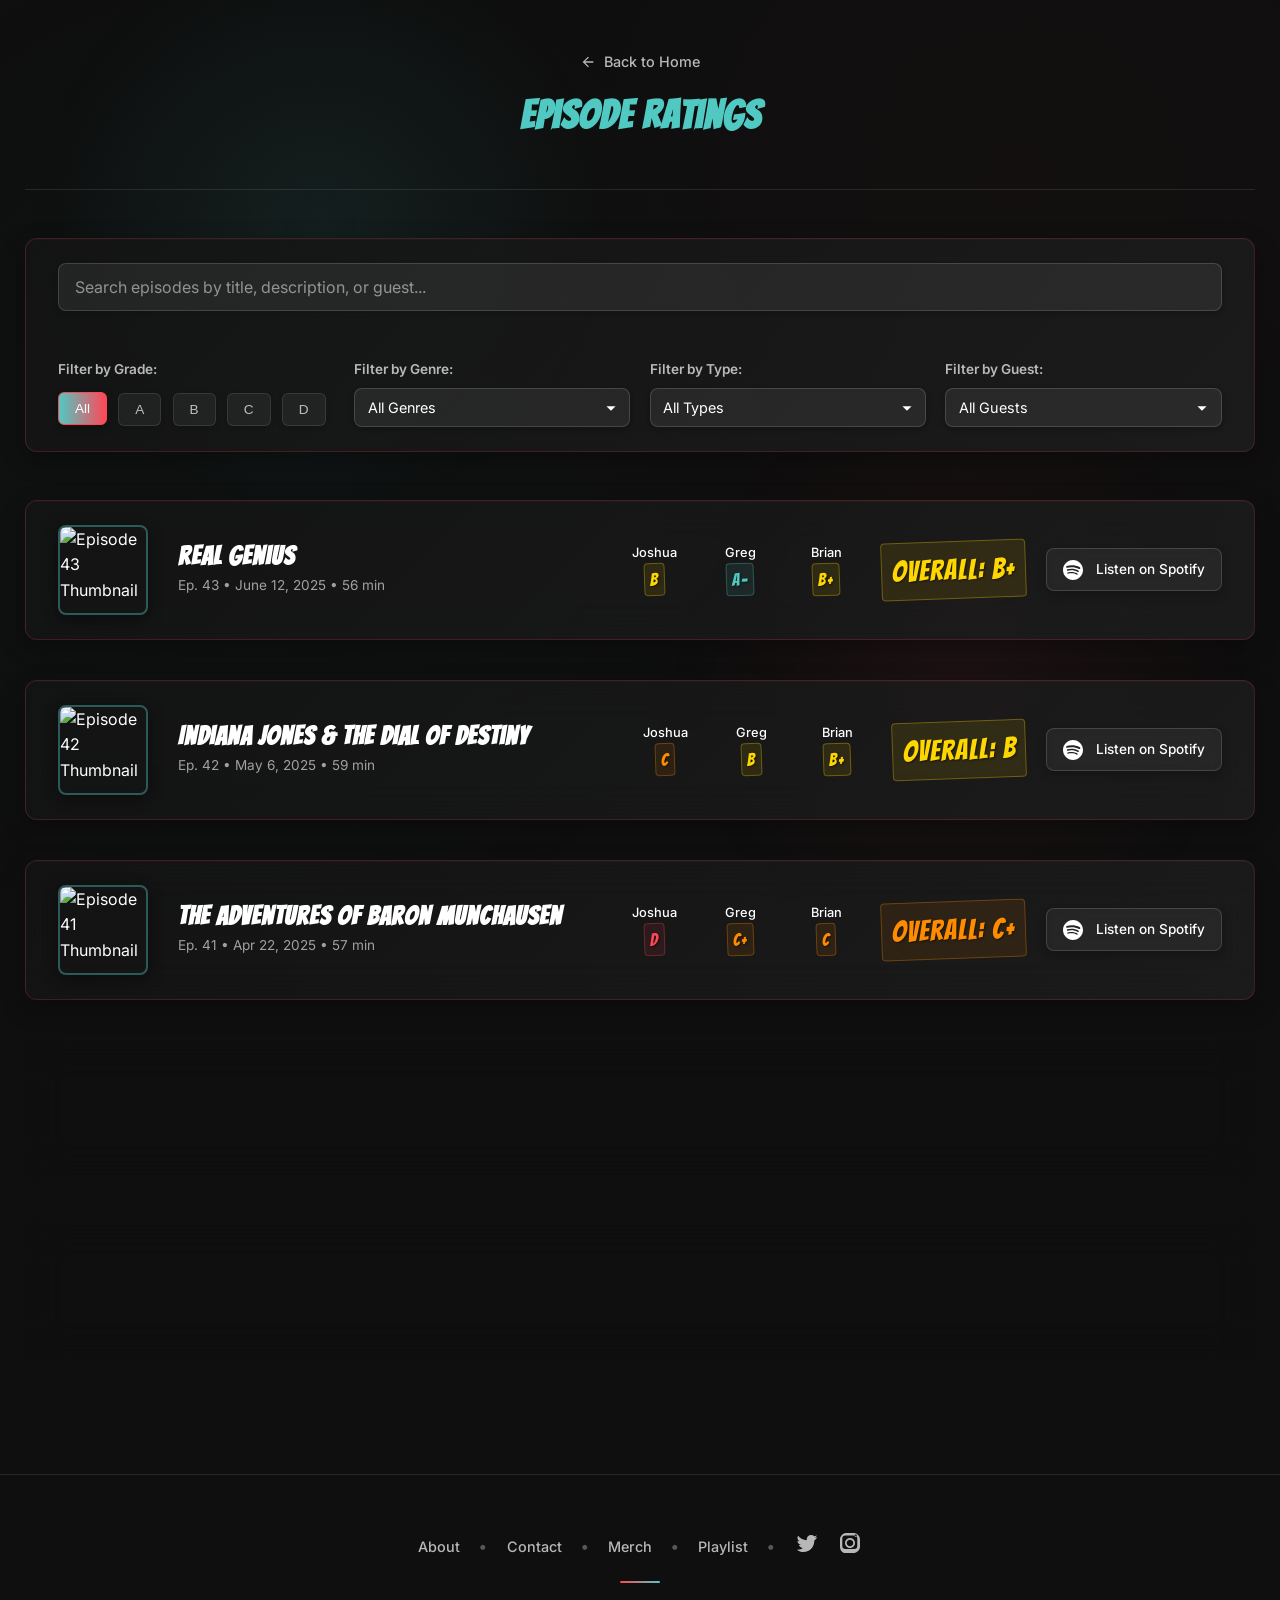
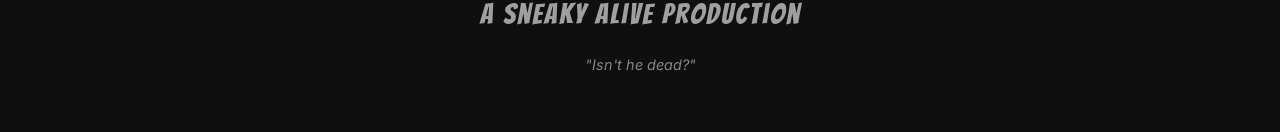
==== ratings.html @ f9ff4ff2 "initial site commit" ====
<!DOCTYPE html>
<html lang="en">
<head>
    <meta charset="UTF-8">
    <meta name="viewport" content="width=device-width, initial-scale=1.0">
    <title>Rabbit Fighters Podcast - Episode Ratings</title>
    <style>
        @import url('https://fonts.googleapis.com/css2?family=Bangers&family=Inter:wght@300;400;500;600;700;800&display=swap');
        
        * {
            margin: 0;
            padding: 0;
            box-sizing: border-box;
        }

        body {
            font-family: 'Inter', sans-serif;
            background: #0f0f0f;
            color: #fff;
            line-height: 1.6;
            min-height: 100vh;
            position: relative;
        }

        body::before {
            content: '';
            position: fixed;
            top: 0;
            left: 0;
            width: 100%;
            height: 100%;
            background: 
                radial-gradient(circle at 25% 25%, rgba(80, 201, 195, 0.08) 0%, transparent 25%),
                radial-gradient(circle at 75% 75%, rgba(255, 71, 87, 0.06) 0%, transparent 25%);
            pointer-events: none;
            z-index: 0;
        }

        .grain-overlay {
            position: fixed;
            top: 0;
            left: 0;
            width: 100%;
            height: 100%;
            background: 
                radial-gradient(circle at 20% 50%, rgba(80, 201, 195, 0.02) 0%, transparent 50%),
                radial-gradient(circle at 80% 20%, rgba(255, 71, 87, 0.02) 0%, transparent 50%),
                url('[data-uri]');
            pointer-events: none;
            z-index: 1;
        }

        .container {
            max-width: 1400px;
            margin: 0 auto;
            padding: 50px 25px;
            position: relative;
            z-index: 2;
        }

        .section-title {
            font-family: 'Bangers', cursive;
            font-size: 2.5rem;
            margin-bottom: 2rem;
            color: #50C9C3;
            letter-spacing: 1px;
            line-height: 0.9;
            text-align: center;
        }

        .grade {
            font-family: 'Bangers', cursive;
            font-size: 1.4rem;
            color: #FFD700;
            text-shadow: 1px 1px 2px rgba(0,0,0,0.5);
            letter-spacing: 1px;
            transform: rotate(-2deg);
            display: inline-block;
            background: rgba(255, 215, 0, 0.1);
            padding: 0.2rem 0.5rem;
            border-radius: 4px;
            border: 1px solid rgba(255, 215, 0, 0.3);
        }

        .grade.grade-a { color: #50C9C3; background: rgba(80, 201, 195, 0.1); border-color: rgba(80, 201, 195, 0.3); }
        .grade.grade-b { color: #FFD700; background: rgba(255, 215, 0, 0.1); border-color: rgba(255, 215, 0, 0.3); }
        .grade.grade-c { color: #FF8C00; background: rgba(255, 140, 0, 0.1); border-color: rgba(255, 140, 0, 0.3); }
        .grade.grade-d { color: #FF4757; background: rgba(255, 71, 87, 0.1); border-color: rgba(255, 71, 87, 0.3); }

        .platform-btn {
            padding: 0.8rem 1.2rem;
            border: 1px solid rgba(255, 255, 255, 0.15); 
            border-radius: 8px;
            background: rgba(255, 255, 255, 0.05);
            color: #fff;
            text-decoration: none;
            font-weight: 500;
            transition: all 0.3s ease;
            display: flex;
            align-items: center;
            gap: 0.8rem;
            font-size: 0.9rem;
            backdrop-filter: blur(10px);
            justify-content: center;
            box-shadow: 0 4px 10px rgba(0, 0, 0, 0.2);
        }

        .platform-btn:hover {
            background: rgba(255, 255, 255, 0.1);
            border-color: #50C9C3;
            transform: translateY(-2px);
            box-shadow: 0 6px 15px rgba(0, 0, 0, 0.3);
        }

        .platform-icon {
            width: 20px;
            height: 20px;
        }

        /* Ratings Page Specific Styles */
        .ratings-page-header {
            text-align: center;
            margin-bottom: 3rem;
            padding-bottom: 1.5rem;
            border-bottom: 1px solid rgba(255, 255, 255, 0.1);
        }

        .back-to-home {
            display: inline-flex;
            align-items: center;
            gap: 0.5rem;
            color: rgba(255, 255, 255, 0.7);
            text-decoration: none;
            font-weight: 500;
            transition: color 0.3s ease;
            font-size: 0.9rem;
            margin-bottom: 1.5rem;
        }

        .back-to-home:hover {
            color: #FF4757;
        }

        /* Search and Filter Section */
        .filter-controls {
            margin-bottom: 3rem;
            padding: 1.5rem 2rem; 
            background: linear-gradient(135deg, rgba(20, 20, 20, 0.8), rgba(30, 30, 30, 0.8));
            border: 1px solid rgba(255, 71, 87, 0.2);
            border-radius: 12px;
            box-shadow: inset 0 1px 0 rgba(255, 255, 255, 0.02), 0 8px 25px rgba(0, 0, 0, 0.3);
        }

        .search-bar {
            width: 100%;
            padding: 0.8rem 1rem;
            margin-bottom: 1.5rem;
            background: rgba(255, 255, 255, 0.07);
            border: 1px solid rgba(255, 255, 255, 0.15);
            border-radius: 8px;
            color: #fff;
            font-family: 'Inter', sans-serif;
            font-size: 1rem;
            outline: none;
            transition: border-color 0.3s ease, box-shadow 0.3s ease;
            box-shadow: 0 2px 5px rgba(0,0,0,0.2);
        }

        .search-bar::placeholder {
            color: rgba(255, 255, 255, 0.5);
        }

        .search-bar:focus {
            border-color: #50C9C3;
            box-shadow: 0 0 0 3px rgba(80, 201, 195, 0.3);
        }

        .filters-grid {
            display: grid;
            grid-template-columns: repeat(auto-fit, minmax(180px, 1fr));
            gap: 1.2rem; 
            margin-top: 1.5rem;
        }

        .filter-group label {
            display: block;
            font-size: 0.85rem;
            color: rgba(255, 255, 255, 0.7);
            margin-bottom: 0.5rem;
            font-weight: 600;
        }

        .filter-select {
            width: 100%;
            padding: 0.6rem 0.8rem;
            background: rgba(255, 255, 255, 0.07);
            border: 1px solid rgba(255, 255, 255, 0.15);
            border-radius: 8px;
            color: #fff;
            font-family: 'Inter', sans-serif;
            font-size: 0.9rem;
            outline: none;
            appearance: none; 
            -webkit-appearance: none;
            -moz-appearance: none;
            background-image: url('data:image/svg+xml;utf8,<svg fill="%23ffffff" height="24" viewBox="0 0 24 24" width="24" xmlns="http://www.w3.org/2000/svg"><path d="M7 10l5 5 5-5z"/><path d="M0 0h24v24H0z" fill="none"/></svg>');
            background-repeat: no-repeat;
            background-position: right .5rem center;
            background-size: 1.5em;
            cursor: pointer;
            transition: border-color 0.3s ease, box-shadow 0.3s ease;
            box-shadow: 0 2px 5px rgba(0,0,0,0.2);
        }

        .filter-select:focus {
            border-color: #FF4757;
            box-shadow: 0 0 0 3px rgba(255, 71, 87, 0.3);
        }

        .filter-select option {
            background: #1a1a1a; 
            color: #fff;
        }

        .filter-buttons {
            display: flex;
            flex-wrap: wrap;
            gap: 0.7rem;
            margin-top: 0.8rem;
        }

        .filter-btn {
            padding: 0.5rem 1rem;
            border: 1px solid rgba(255, 255, 255, 0.1);
            border-radius: 6px;
            background: rgba(255, 255, 255, 0.05);
            color: rgba(255, 255, 255, 0.7);
            font-size: 0.85rem;
            cursor: pointer;
            transition: all 0.2s ease;
            box-shadow: 0 2px 5px rgba(0,0,0,0.15);
        }

        .filter-btn:hover {
            background: rgba(255, 255, 255, 0.1);
            color: #fff;
            border-color: #50C9C3;
        }

        .filter-btn.active {
            background: linear-gradient(90deg, #50C9C3, #FF4757);
            border-color: #FF4757;
            color: #fff;
            box-shadow: 0 3px 8px rgba(0,0,0,0.3);
            transform: translateY(-1px);
        }

        /* REMOVED: .episodes-horizontal-scroller wrapper and its styles */

        /* UPDATED: Episodes Grid for Vertical Stack of Wide Rows */
        .episodes-grid {
            display: grid; /* Grid layout for vertical stacking of cards */
            grid-template-columns: 1fr; /* One column, each card takes full width */
            gap: 2.5rem; /* Vertical gap between cards */
            padding: 0; /* No horizontal padding here */
        }

        /* UPDATED: Episode Rating Card for Horizontal Row Layout */
        .episode-rating-card {
            background: linear-gradient(135deg, rgba(20, 20, 20, 0.8), rgba(30, 30, 30, 0.8));
            border: 1px solid rgba(255, 71, 87, 0.2);
            border-radius: 12px;
            padding: 1.5rem 2rem; /* Adjusted padding for horizontal content */
            backdrop-filter: blur(20px);
            
            /* NEW: Grid for internal elements (columns within the row) */
            display: grid;
            grid-template-columns: 100px 1fr minmax(180px, auto) minmax(80px, auto) minmax(120px, auto); /* Thumbnail | Info | Host Ratings | Overall | Link */
            align-items: center; /* Vertically align content in the row */
            gap: 20px; /* Gap between internal columns */
            
            box-shadow: 
                inset 0 1px 0 rgba(255, 255, 255, 0.02),
                0 8px 25px rgba(0, 0, 0, 0.3);
            transition: transform 0.3s ease, box-shadow 0.3s ease, border-color 0.3s ease;
            width: 100%; /* Ensure card takes full width of its parent */
            text-align: left; /* Default text alignment for content within row */
        }

        .episode-rating-card:hover {
            transform: translateY(-5px);
            box-shadow: 
                inset 0 1px 0 rgba(255, 255, 255, 0.05),
                0 15px 40px rgba(0, 0, 0, 0.5);
            border-color: #50C9C3;
        }

        .card-thumbnail {
            width: 90px; /* Smaller thumbnail for row layout */
            height: 90px;
            border-radius: 8px; /* Slightly smaller radius */
            object-fit: cover;
            margin-bottom: 0; /* Remove previous bottom margin */
            border: 2px solid rgba(80, 201, 195, 0.4);
            box-shadow: 0 4px 15px rgba(0,0,0,0.4);
            transition: transform 0.3s ease, border-color 0.3s ease;
            align-self: center; /* Vertically center in its grid cell */
        }

        .episode-rating-card:hover .card-thumbnail {
            transform: scale(1.03);
            border-color: #FF4757;
        }

        /* NEW: Wrapper for title and meta */
        .card-info-summary {
            display: flex;
            flex-direction: column;
            justify-content: center;
            align-items: flex-start; /* Align text to the left */
        }

        .card-title {
            font-family: 'Bangers', cursive;
            font-size: 1.6rem; /* Adjusted font size for row */
            margin-bottom: 0.3rem; /* Tighter spacing */
            color: #fff;
            line-height: 1.1;
            letter-spacing: 1px;
        }

        .card-meta {
            font-size: 0.85rem;
            color: rgba(255, 255, 255, 0.6);
            margin-bottom: 0; /* No bottom margin in this layout */
        }

        .host-ratings {
            width: auto; /* Allow content to dictate width */
            margin-top: 0;
            margin-bottom: 0;
            padding-top: 0;
            border-top: none;
            /* UPDATED: Host ratings horizontal */
            display: flex;
            flex-direction: row; /* Horizontal layout for hosts */
            justify-content: center; /* Center host ratings horizontally */
            align-items: center; /* Align items vertically in row */
            gap: 1rem; /* Space between each host rating */
            text-align: center; /* Center content within host-ratings flex container */
            flex-wrap: wrap; /* Allow host ratings to wrap if space is too tight */
        }

        .host-rating-item {
            text-align: center; /* Center content within each host rating item */
            flex: 1; /* Allow items to grow/shrink slightly to fill space */
            min-width: 70px; /* Ensure a minimum width for each item */
            white-space: nowrap; /* Keep host rating on one line if possible */
        }

        .host-rating-item .host-name {
            font-size: 0.8rem; /* Smaller host name */
            font-weight: 500;
            margin-bottom: 0;
        }

        .host-rating-item .grade {
            font-size: 1.1rem; /* Smaller grade for individual hosts */
            padding: 0.1rem 0.3rem; /* Smaller padding */
        }

        .overall-grade-section {
            margin-top: 0;
            margin-bottom: 0;
            padding-top: 0;
            border-top: none;
            text-align: center; 
        }

        .overall-grade-section .grade {
            font-size: 1.8rem; 
            transform: rotate(-2deg); /* Re-add rotation for overall grade */
            padding: 0.3rem 0.6rem;
        }

        .card-link-container {
            margin-top: 0; 
            width: auto; 
            padding-top: 0;
            border-top: none;
            text-align: right; /* Align button to the right of its column */
        }

        .card-link-container .platform-btn {
            width: auto; 
            min-width: 120px; 
            padding: 0.6rem 1rem; 
            font-size: 0.85rem; 
        }


        /* Footer from index.html (ensure it's consistent) */
        .footer-section {
            text-align: center;
            padding: 3.5rem 0;
            border-top: 1px solid rgba(255, 255, 255, 0.1);
            margin-top: 4rem; 
        }

        .footer-content {
            max-width: 600px;
            margin: 0 auto;
        }

        .footer-links {
            display: flex;
            justify-content: center;
            align-items: center;
            gap: 1.2rem;
            margin-bottom: 1.8rem;
            flex-wrap: wrap;
        }

        .footer-link {
            color: rgba(255, 255, 255, 0.7);
            text-decoration: none;
            font-weight: 500;
            transition: color 0.3s ease;
            font-size: 0.9rem;
        }

        .footer-link:hover {
            color: #50C9C3;
        }

        .social-icon {
            color: rgba(255, 255, 255, 0.7);
            width: 24px;
            height: 24px;
            transition: color 0.3s ease, transform 0.2s ease;
        }
        .social-icon:hover {
            color: #FF4757; 
            transform: translateY(-2px);
        }

        .footer-divider {
            color: rgba(255, 255, 255, 0.3);
            font-weight: bold;
        }

        .footer-text {
            font-family: 'Bangers', cursive;
            font-size: 1.8rem;
            color: rgba(255, 255, 255, 0.6);
            letter-spacing: 2px;
            position: relative;
            margin-bottom: 0.5rem;
        }

        .footer-text::before {
            content: '';
            position: absolute;
            top: -10px;
            left: 50%;
            transform: translateX(-50%);
            width: 40px;
            height: 2px;
            background: linear-gradient(90deg, #FF4757, #50C9C3);
            border-radius: 2px;
        }

        .footer-tagline {
            font-style: italic;
            color: rgba(255, 255, 255, 0.5);
            font-size: 0.9rem;
            margin-top: 1rem;
        }

        /* Custom scrollbar */
        ::-webkit-scrollbar {
            height: 8px; 
            width: 8px; 
        }

        ::-webkit-scrollbar-track {
            background: rgba(255, 255, 255, 0.1);
            border-radius: 4px;
        }

        ::-webkit-scrollbar-thumb {
            background: linear-gradient(180deg, #50C9C3, #FF4757); 
            border-radius: 4px;
        }

        ::-webkit-scrollbar-thumb:hover {
            background: linear-gradient(180deg, #FF4757, #50C9C3);
        }


        @media (max-width: 1024px) {
            .container {
                padding: 40px 20px;
            }
            .filter-controls {
                padding: 1.2rem 1.5rem;
            }
            .episodes-grid {
                padding: 0; 
            }
            .episode-rating-card {
                /* On smaller screens, stack elements within card */
                grid-template-columns: 100px 1fr; /* Thumbnail | Info */
                gap: 15px;
                padding: 1.2rem 1.5rem;
            }
            .card-thumbnail {
                width: 80px;
                height: 80px;
            }
            .card-info-summary {
                align-items: flex-start;
            }
            .card-title {
                font-size: 1.4rem;
            }
            .host-ratings,
            .overall-grade-section,
            .card-link-container {
                grid-column: span 2; /* Make these span both columns (below info) */
                text-align: center;
                margin-top: 0.8rem;
            }
            .host-ratings {
                flex-direction: row; /* Keep hosts in a row if space allows */
                justify-content: center;
                flex-wrap: wrap; /* Allow wrapping */
            }
            .host-rating-item {
                text-align: center;
                flex: none;
                white-space: normal;
                min-width: 60px; /* Smallest individual host rating */
            }
            .overall-grade-section .grade {
                font-size: 1.6rem;
            }
            .card-link-container .platform-btn {
                width: 100%;
                min-width: unset;
                flex-grow: 1;
            }
            .footer-section {
                padding: 3rem 0;
            }
            .section-title {
                font-size: 2.2rem;
            }
        }

        @media (max-width: 768px) {
            .container {
                padding: 25px 15px;
            }
            .ratings-page-header {
                margin-bottom: 2rem;
            }
            .section-title {
                font-size: 2rem;
            }
            .filter-controls {
                padding: 1rem;
                margin-bottom: 2rem;
            }
            .search-bar {
                margin-bottom: 1rem;
            }
            .filters-grid {
                grid-template-columns: 1fr; 
                gap: 1rem;
            }
            .filter-select {
                padding: 0.8rem 1rem; 
            }
            .filter-buttons {
                justify-content: center;
                gap: 0.5rem;
            }
            .episode-rating-card {
                padding: 1rem;
                grid-template-columns: 60px 1fr; /* Smaller thumb on tiny screens */
            }
            .card-thumbnail {
                width: 60px;
                height: 60px;
            }
            .card-title {
                font-size: 1.2rem;
            }
            .card-meta {
                font-size: 0.8rem;
            }
            .host-rating-item .grade {
                font-size: 1rem;
            }
            .overall-grade-section .grade {
                font-size: 1.4rem;
            }
            .footer-section {
                padding: 3rem 0;
            }
        }
    </style>
</head>
<body>
    <div class="grain-overlay"></div>
    
    <div class="container">
        <div class="ratings-page-header">
            <a href="index.html" class="back-to-home">
                <svg width="16" height="16" viewBox="0 0 24 24" fill="currentColor">
                    <path d="M20 11H7.83l5.59-5.59L12 4l-8 8 8 8 1.41-1.41L7.83 13H20z"/>
                </svg>
                Back to Home
            </a>
            <h1 class="section-title">Episode Ratings</h1>
        </div>

        <div class="filter-controls">
            <input type="text" id="search-input" class="search-bar" placeholder="Search episodes by title, description, or guest..." />

            <div class="filters-grid">
                <div class="filter-group">
                    <label for="grade-filter">Filter by Grade:</label>
                    <div class="filter-buttons" id="grade-filters">
                        <button class="filter-btn active" data-filter-value="all">All</button>
                        <button class="filter-btn" data-filter-value="A">A</button>
                        <button class="filter-btn" data-filter-value="B">B</button>
                        <button class="filter-btn" data-filter-value="C">C</button>
                        <button class="filter-btn" data-filter-value="D">D</button>
                    </div>
                </div>

                <div class="filter-group">
                    <label for="genre-filter">Filter by Genre:</label>
                    <select id="genre-filter" class="filter-select">
                        <option value="all">All Genres</option>
                        <option value="Action">Action</option>
                        <option value="Comedy">Comedy</option>
                        <option value="Sci-Fi">Sci-Fi</option>
                        <option value="Drama">Drama</option>
                        <option value="Adventure">Adventure</option>
                        <option value="Thriller">Thriller</option>
                    </select>
                </div>

                <div class="filter-group">
                    <label for="type-filter">Filter by Type:</label>
                    <select id="type-filter" class="filter-select">
                        <option value="all">All Types</option>
                        <option value="Movie">Movie</option>
                        <option value="TV Show">TV Show</option>
                        <option value="Music Album">Music Album</option>
                    </select>
                </div>

                <div class="filter-group">
                    <label for="guest-filter">Filter by Guest:</label>
                    <select id="guest-filter" class="filter-select">
                        <option value="all">All Guests</option>
                        <option value="None">None</option>
                        <option value="Sarah Johnson">Sarah Johnson</option>
                        <option value="Mike Davis">Mike Davis</option>
                        <option value="Emily White">Emily White</option>
                    </select>
                </div>
            </div>
        </div>

        <div class="episodes-grid" id="episodes-container">
            <div class="episode-rating-card" data-grade="B+" data-genre="Sci-Fi" data-type="Movie" data-guest="None">
                <img src="https://via.placeholder.com/150/FF4757/FFFFFF?text=EP+43" alt="Episode 43 Thumbnail" class="card-thumbnail" />
                <div class="card-info-summary">
                    <h3 class="card-title">Real Genius</h3>
                    <p class="card-meta">Ep. 43 • June 12, 2025 • 56 min</p>
                </div>
                
                <div class="host-ratings">
                    <div class="host-rating-item">
                        <div class="host-name">Joshua</div>
                        <span class="grade grade-b">B</span>
                    </div>
                    <div class="host-rating-item">
                        <div class="host-name">Greg</div>
                        <span class="grade grade-a">A-</span>
                    </div>
                    <div class="host-rating-item">
                        <div class="host-name">Brian</div>
                        <span class="grade grade-b">B+</span>
                    </div>
                </div>

                <div class="overall-grade-section">
                    <span class="grade grade-b">Overall: B+</span>
                </div>

                <div class="card-link-container">
                    <a href="https://open.spotify.com/show/5YRq3rGYDSoOqjN4fuTTby?si=8d534e4bcd7544ee" target="_blank" class="platform-btn">
                        <svg class="platform-icon" viewBox="0 0 24 24" fill="currentColor">
                            <path d="M12 0C5.4 0 0 5.4 0 12s5.4 12 12 12 12-5.4 12-12S18.66 0 12 0zm5.521 17.34c-.24.359-.66.48-1.021.24-2.82-1.74-6.36-2.101-10.561-1.141-.418.122-.779-.179-.899-.539-.12-.421.18-.78.54-.9 4.56-1.021 8.52-.6 11.64 1.32.42.18.479.659.301 1.02zm1.44-3.3c-.301.42-.841.6-1.262.3-3.239-1.98-8.159-2.58-11.939-1.38-.479.12-1.02-.12-1.14-.6-.12-.48.12-1.021.6-1.141C9.6 9.9 15 10.561 18.72 12.84c.361.181.54.78.241 1.2zm.12-3.36C15.24 8.4 8.82 8.16 5.16 9.301c-.6.179-1.2-.181-1.38-.721-.18-.601.18-1.2.72-1.381 4.26-1.32 11.28-1.08 15.721 1.621.539.3.719 1.02.42 1.56-.299.421-1.02.599-1.559.3z"/>
                        </svg>
                        Listen on Spotify
                    </a>
                </div>
            </div>

            <div class="episode-rating-card" data-grade="B" data-genre="Adventure" data-type="Movie" data-guest="None">
                <img src="https://via.placeholder.com/150/50C9C3/FFFFFF?text=EP+42" alt="Episode 42 Thumbnail" class="card-thumbnail" />
                <div class="card-info-summary">
                    <h3 class="card-title">Indiana Jones & The Dial of Destiny</h3>
                    <p class="card-meta">Ep. 42 • May 6, 2025 • 59 min</p>
                </div>
                
                <div class="host-ratings">
                    <div class="host-rating-item">
                        <div class="host-name">Joshua</div>
                        <span class="grade grade-c">C</span>
                    </div>
                    <div class="host-rating-item">
                        <div class="host-name">Greg</div>
                        <span class="grade grade-b">B</span>
                    </div>
                    <div class="host-rating-item">
                        <div class="host-name">Brian</div>
                        <span class="grade grade-b">B+</span>
                    </div>
                </div>

                <div class="overall-grade-section">
                    <span class="grade grade-b">Overall: B</span>
                </div>

                <div class="card-link-container">
                    <a href="https://open.spotify.com/show/5YRq3rGYDSoOqjN4fuTTby?si=8d534e4bcd7544ee" target="_blank" class="platform-btn">
                        <svg class="platform-icon" viewBox="0 0 24 24" fill="currentColor">
                            <path d="M12 0C5.4 0 0 5.4 0 12s5.4 12 12 12 12-5.4 12-12S18.66 0 12 0zm5.521 17.34c-.24.359-.66.48-1.021.24-2.82-1.74-6.36-2.101-10.561-1.141-.418.122-.779-.179-.899-.539-.12-.421.18-.78.54-.9 4.56-1.021 8.52-.6 11.64 1.32.42.18.479.659.301 1.02zm1.44-3.3c-.301.42-.841.6-1.262.3-3.239-1.98-8.159-2.58-11.939-1.38-.479.12-1.02-.12-1.14-.6-.12-.48.12-1.021.6-1.141C9.6 9.9 15 10.561 18.72 12.84c.361.181.54.78.241 1.2zm.12-3.36C15.24 8.4 8.82 8.16 5.16 9.301c-.6.179-1.2-.181-1.38-.721-.18-.601.18-1.2.72-1.381 4.26-1.32 11.28-1.08 15.721 1.621.539.3.719 1.02.42 1.56-.299.421-1.02.599-1.559.3z"/>
                            </svg>
                            Listen on Spotify
                        </a>
                    </div>
                </div>

                <div class="episode-rating-card" data-grade="C+" data-genre="Fantasy" data-type="Movie" data-guest="Sarah Johnson">
                    <img src="https://via.placeholder.com/150/FF8C00/FFFFFF?text=EP+41" alt="Episode 41 Thumbnail" class="card-thumbnail" />
                    <div class="card-info-summary">
                        <h3 class="card-title">The Adventures of Baron Munchausen</h3>
                        <p class="card-meta">Ep. 41 • Apr 22, 2025 • 57 min</p>
                    </div>
                    
                    <div class="host-ratings">
                        <div class="host-rating-item">
                            <div class="host-name">Joshua</div>
                            <span class="grade grade-d">D</span>
                        </div>
                        <div class="host-rating-item">
                            <div class="host-name">Greg</div>
                            <span class="grade grade-c">C+</span>
                        </div>
                        <div class="host-rating-item">
                            <div class="host-name">Brian</div>
                            <span class="grade grade-c">C</span>
                        </div>
                    </div>

                    <div class="overall-grade-section">
                        <span class="grade grade-c">Overall: C+</span>
                    </div>

                    <div class="card-link-container">
                        <a href="https://open.spotify.com/show/5YRq3rGYDSoOqjN4fuTTby?si=8d534e4bcd7544ee" target="_blank" class="platform-btn">
                            <svg class="platform-icon" viewBox="0 0 24 24" fill="currentColor">
                                <path d="M12 0C5.4 0 0 5.4 0 12s5.4 12 12 12 12-5.4 12-12S18.66 0 12 0zm5.521 17.34c-.24.359-.66.48-1.021.24-2.82-1.74-6.36-2.101-10.561-1.141-.418.122-.779-.179-.899-.539-.12-.421.18-.78.54-.9 4.56-1.021 8.52-.6 11.64 1.32.42.18.479.659.301 1.02zm1.44-3.3c-.301.42-.841.6-1.262.3-3.239-1.98-8.159-2.58-11.939-1.38-.479.12-1.02-.12-1.14-.6-.12-.48.12-1.021.6-1.141C9.6 9.9 15 10.561 18.72 12.84c.361.181.54.78.241 1.2zm.12-3.36C15.24 8.4 8.82 8.16 5.16 9.301c-.6.179-1.2-.181-1.38-.721-.18-.601.18-1.2.72-1.381 4.26-1.32 11.28-1.08 15.721 1.621.539.3.719 1.02.42 1.56-.299.421-1.02.599-1.559.3z"/>
                            </svg>
                            Listen on Spotify
                        </a>
                    </div>
                </div>

                <div class="episode-rating-card" data-grade="C" data-genre="Drama" data-type="Movie" data-guest="None">
                    <img src="https://via.placeholder.com/150/FF4757/FFFFFF?text=EP+40" alt="Episode 40 Thumbnail" class="card-thumbnail" />
                    <div class="card-info-summary">
                        <h3 class="card-title">The Outsiders</h3>
                        <p class="card-meta">Ep. 40 • Apr 11, 2025 • 52 min</p>
                    </div>
                    
                    <div class="host-ratings">
                        <div class="host-rating-item">
                            <div class="host-name">Joshua</div>
                            <span class="grade grade-c">C</span>
                        </div>
                        <div class="host-rating-item">
                            <div class="host-name">Greg</div>
                            <span class="grade grade-c">C</span>
                        </div>
                        <div class="host-rating-item">
                            <div class="host-name">Brian</div>
                            <span class="grade grade-b">B-</span>
                        </div>
                    </div>

                    <div class="overall-grade-section">
                        <span class="grade grade-c">Overall: C</span>
                    </div>

                    <div class="card-link-container">
                        <a href="https://open.spotify.com/show/5YRq3rGYDSoOqjN4fuTTby?si=8d534e4bcd7544ee" target="_blank" class="platform-btn">
                            <svg class="platform-icon" viewBox="0 0 24 24" fill="currentColor">
                                <path d="M12 0C5.4 0 0 5.4 0 12s5.4 12 12 12 12-5.4 12-12S18.66 0 12 0zm5.521 17.34c-.24.359-.66.48-1.021.24-2.82-1.74-6.36-2.101-10.561-1.141-.418.122-.779-.179-.899-.539-.12-.421.18-.78.54-.9 4.56-1.021 8.52-.6 11.64 1.32.42.18.479.659.301 1.02zm1.44-3.3c-.301.42-.841.6-1.262.3-3.239-1.98-8.159-2.58-11.939-1.38-.479.12-1.02-.12-1.14-.6-.12-.48.12-1.021.6-1.141C9.6 9.9 15 10.561 18.72 12.84c.361.181.54.78.241 1.2zm.12-3.36C15.24 8.4 8.82 8.16 5.16 9.301c-.6.179-1.2-.181-1.38-.721-.18-.601.18-1.2.72-1.381 4.26-1.32 11.28-1.08 15.721 1.621.539.3.719 1.02.42 1.56-.299.421-1.02.599-1.559.3z"/>
                            </svg>
                            Listen on Spotify
                        </a>
                    </div>
                </div>

                <div class="episode-rating-card" data-grade="A-" data-genre="Drama" data-type="Movie" data-guest="Mike Davis">
                    <img src="https://via.placeholder.com/150/50C9C3/FFFFFF?text=EP+39" alt="Episode 39 Thumbnail" class="card-thumbnail" />
                    <div class="card-info-summary">
                        <h3 class="card-title">Thelma and Louise</h3>
                        <p class="card-meta">Ep. 39 • Feb 4, 2025 • 1 hr 1 min</p>
                    </div>
                    
                    <div class="host-ratings">
                        <div class="host-rating-item">
                            <div class="host-name">Joshua</div>
                            <span class="grade grade-a">A</span>
                        </div>
                        <div class="host-rating-item">
                            <div class="host-name">Greg</div>
                            <span class="grade grade-a">A-</span>
                        </div>
                        <div class="host-rating-item">
                            <div class="host-name">Brian</div>
                            <span class="grade grade-a">A-</span>
                        </div>
                    </div>

                    <div class="overall-grade-section">
                        <span class="grade grade-a">Overall: A-</span>
                    </div>

                    <div class="card-link-container">
                        <a href="https://open.spotify.com/show/5YRq3rGYDSoOqjN4fuTTby?si=8d534e4bcd7544ee" target="_blank" class="platform-btn">
                            <svg class="platform-icon" viewBox="0 0 24 24" fill="currentColor">
                                <path d="M12 0C5.4 0 0 5.4 0 12s5.4 12 12 12 12-5.4 12-12S18.66 0 12 0zm5.521 17.34c-.24.359-.66.48-1.021.24-2.82-1.74-6.36-2.101-10.561-1.141-.418.122-.779-.179-.899-.539-.12-.421.18-.78.54-.9 4.56-1.021 8.52-.6 11.64 1.32.42.18.479.659.301 1.02zm1.44-3.3c-.301.42-.841.6-1.262.3-3.239-1.98-8.159-2.58-11.939-1.38-.479.12-1.02-.12-1.14-.6-.12-.48.12-1.021.6-1.141C9.6 9.9 15 10.561 18.72 12.84c.361.181.54.78.241 1.2zm.12-3.36C15.24 8.4 8.82 8.16 5.16 9.301c-.6.179-1.2-.181-1.38-.721-.18-.601.18-1.2.72-1.381 4.26-1.32 11.28-1.08 15.721 1.621.539.3.719 1.02.42 1.56-.299.421-1.02.599-1.559.3z"/>
                            </svg>
                            Listen on Spotify
                        </a>
                    </div>
                </div>
                
                </div>
        </div>

    <div class="footer-section">
        <div class="footer-content">
            <div class="footer-links">
                <a href="#" class="footer-link">About</a>
                <span class="footer-divider">•</span>
                <a href="mailto:callus@rabbitfighters.com" class="footer-link">Contact</a>
                <span class="footer-divider">•</span>
                <a href="https://steelydan.store/" class="footer-link">Merch</a>
                <span class="footer-divider">•</span>
                <a href="https://tinyurl.com/rabbitfighters" target="_blank" class="footer-link">Playlist</a>
                
                <span class="footer-divider">•</span>
                <a href="https://twitter.com/rabbitfighters" target="_blank" aria-label="Twitter">
                    <svg class="social-icon" viewBox="0 0 24 24" fill="currentColor">
                        <path d="M22.46 6c-.77.34-1.6.57-2.46.69.88-.53 1.56-1.37 1.88-2.38-.82.49-1.74.85-2.72 1.05C18.37 4.5 17.26 4 16.03 4c-2.35 0-4.27 1.9-4.27 4.24 0 .33.04.65.12.95-3.55-.18-6.7-1.89-8.81-4.48-.37.6-.58 1.3-.58 2.05 0 1.47.74 2.76 1.88 3.52-.69-.02-1.34-.2-1.91-.53v.05c0 2.05 1.46 3.76 3.39 4.14-.36.1-.73.16-1.12.16-.27 0-.53-.03-.79-.08.54 1.67 2.1 2.91 3.96 2.94-1.4 1.09-3.17 1.74-5.09 1.74-.33 0-.66-.02-.98-.06C3.96 20.35 6.05 21 8.35 21c7.04 0 10.89-5.78 10.89-10.85 0-.16-.01-.32-.01-.48.75-.54 1.4-1.22 1.93-1.99z"/>
                    </svg>
                </a>
                <a href="https://instagram.com/rabbitfighters" target="_blank" aria-label="Instagram">
                    <svg class="social-icon" viewBox="0 0 24 24" fill="currentColor">
                        <path d="M7.8 2h8.4C18.9 2 22 5.1 22 8.6v6.8c0 3.5-3.1 6.6-6.8 6.6H7.8C4.3 22 2 19.4 2 15.4V8.6C2 5.1 5.1 2 7.8 2zm-.2 2.6c-2.3 0-3.3 1-3.3 3.3v6.8c0 2.3 1 3.3 3.3 3.3h8.4c2.3 0 3.3-1 3.3-3.3V7.9c0-2.3-1-3.3-3.3-3.3H7.6zM12 7c-2.7 0-5 2.2-5 5s2.2 5 5 5 5-2.2 5-5-2.2-5-5-5zm0 8.3c-1.8 0-3.3-1.5-3.3-3.3s1.5-3.3 3.3-3.3 3.3 1.5 3.3 3.3-1.5 3.3-3.3 3.3zm5.7-9.5c.6 0 1.1-.5 1.1-1.1s-.5-1.1-1.1-1.1-1.1.5-1.1 1.1.5 1.1 1.1 1.1z"/>
                    </svg>
                </a>
            </div>
            <div class="footer-text">A Sneaky Alive Production</div>
            <div class="footer-tagline">"Isn't he dead?"</div>
        </div>
    </div>
    
    <script>
        function openSpotifyEpisode(url) {
            window.open(url, '_blank');
        }

        document.addEventListener('DOMContentLoaded', function() {
            const episodesContainer = document.getElementById('episodes-container');
            const episodeCards = Array.from(episodesContainer.children); // Convert HTMLCollection to Array
            const searchInput = document.getElementById('search-input');
            const gradeFilters = document.getElementById('grade-filters');
            const genreFilter = document.getElementById('genre-filter');
            const typeFilter = document.getElementById('type-filter');
            const guestFilter = document.getElementById('guest-filter');

            function applyFilters() {
                const searchTerm = searchInput.value.toLowerCase();
                const selectedGrade = gradeFilters.querySelector('.filter-btn.active')?.dataset.filterValue || 'all';
                const selectedGenre = genreFilter.value;
                const selectedType = typeFilter.value;
                const selectedGuest = guestFilter.value;

                episodeCards.forEach(card => {
                    const title = card.querySelector('.card-title').textContent.toLowerCase();
                    const meta = card.querySelector('.card-meta').textContent.toLowerCase();
                    
                    const cardGrade = card.dataset.grade?.replace('+', '').replace('-', '') || ''; 
                    const cardGenre = card.dataset.genre?.toLowerCase() || '';
                    const cardType = card.dataset.type?.toLowerCase() || '';
                    const cardGuest = card.dataset.guest?.toLowerCase() || '';

                    const matchesSearch = title.includes(searchTerm) || meta.includes(searchTerm) || cardGuest.includes(searchTerm);

                    const matchesGrade = selectedGrade === 'all' || (cardGrade && cardGrade.startsWith(selectedGrade.toLowerCase()));
                    const matchesGenre = selectedGenre === 'all' || cardGenre.includes(selectedGenre.toLowerCase());
                    const matchesType = selectedType === 'all' || cardType.includes(selectedType.toLowerCase());
                    const matchesGuest = selectedGuest === 'all' || cardGuest.includes(selectedGuest.toLowerCase());

                    if (matchesSearch && matchesGrade && matchesGenre && matchesType && matchesGuest) {
                        card.style.display = 'grid'; // Display as grid if matching
                    } else {
                        card.style.display = 'none'; 
                    }
                });
            }

            // Event Listeners for Filters
            searchInput.addEventListener('keyup', applyFilters);

            gradeFilters.addEventListener('click', function(event) {
                if (event.target.classList.contains('filter-btn')) {
                    gradeFilters.querySelectorAll('.filter-btn').forEach(btn => btn.classList.remove('active'));
                    event.target.classList.add('active');
                    applyFilters();
                }
            });

            genreFilter.addEventListener('change', applyFilters);
            typeFilter.addEventListener('change', applyFilters);
            guestFilter.addEventListener('change', applyFilters);

            applyFilters();
        });
    </script>
</body>
</html>
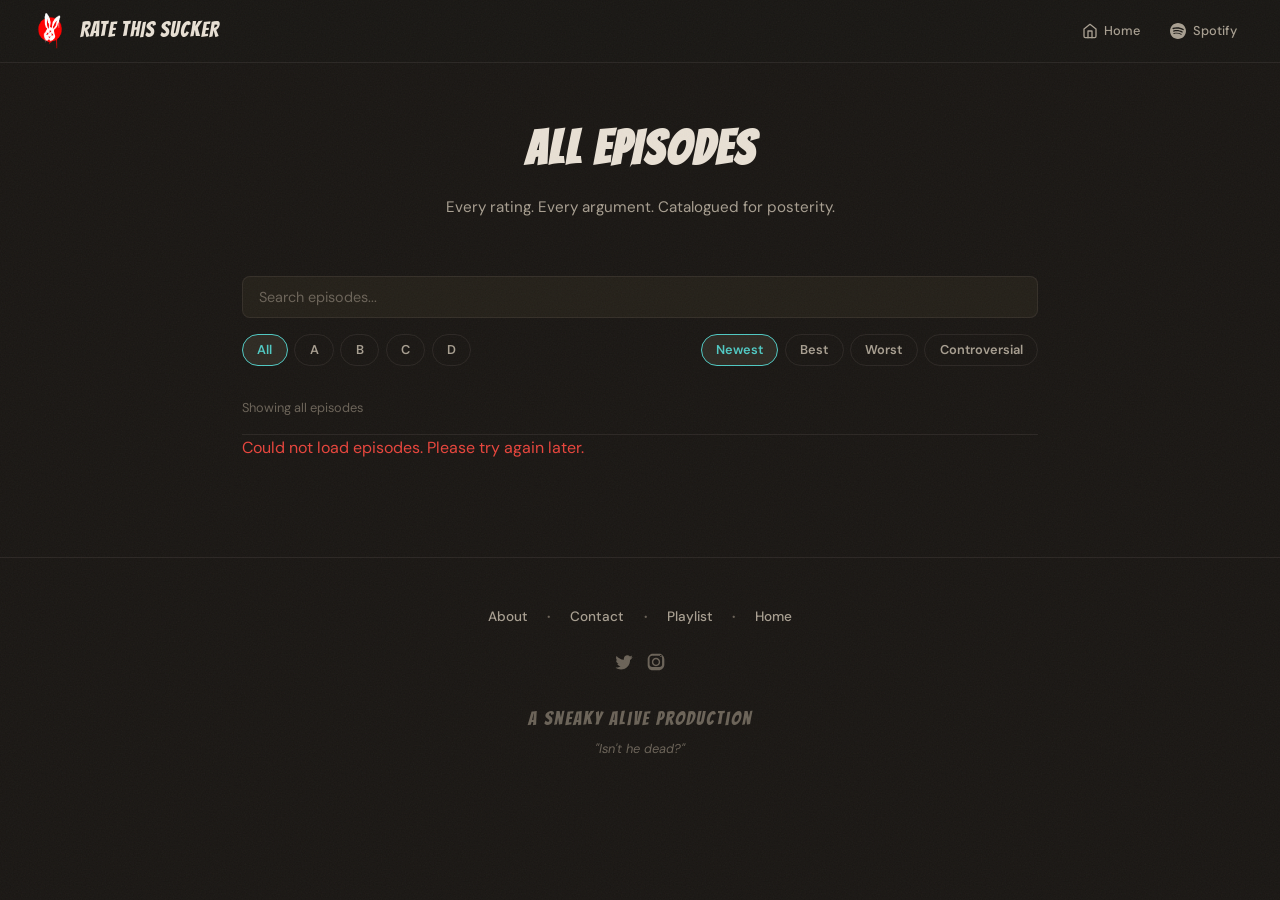
==== commit 8bdb3506: "Redesign site with late-night record store aesthetic - Full visual overhaul: warm dark palette, Bang" ====
--- a/ratings.html
+++ b/ratings.html
@@ -3,954 +3,796 @@
 <head>
     <meta charset="UTF-8">
     <meta name="viewport" content="width=device-width, initial-scale=1.0">
-    <title>Rabbit Fighters Podcast - Episode Ratings</title>
+    <title>All Episodes — Rate This Sucker</title>
+    <meta name="description" content="Every episode of Rate This Sucker, graded and catalogued. Search by title or filter by grade.">
+
+    <!-- Favicon -->
+    <link rel="icon" type="image/png" sizes="32x32" href="favicon-32.png">
+    <link rel="icon" type="image/png" sizes="16x16" href="favicon-16.png">
+    <link rel="apple-touch-icon" sizes="180x180" href="apple-touch-icon.png">
+
+    <!-- Open Graph -->
+    <meta property="og:type" content="website">
+    <meta property="og:title" content="All Episodes — Rate This Sucker">
+    <meta property="og:description" content="Every episode graded and catalogued. Search by title or filter by grade.">
+    <meta property="og:image" content="logo.png">
+
+    <link rel="preconnect" href="https://fonts.googleapis.com">
+    <link rel="preconnect" href="https://fonts.gstatic.com" crossorigin>
+    <link href="https://fonts.googleapis.com/css2?family=Bangers&family=DM+Sans:ital,opsz,wght@0,9..40,300;0,9..40,400;0,9..40,500;0,9..40,600;0,9..40,700;1,9..40,400&display=swap" rel="stylesheet">
     <style>
-        @import url('https://fonts.googleapis.com/css2?family=Bangers&family=Inter:wght@300;400;500;600;700;800&display=swap');
-        
-        * {
-            margin: 0;
-            padding: 0;
-            box-sizing: border-box;
-        }
+        :root {
+            --bg: #1a1714;
+            --bg-surface: #242019;
+            --bg-elevated: #2e2a23;
+            --text: #e8e0d4;
+            --text-muted: #a89f91;
+            --text-dim: #6b6358;
+            --accent-teal: #50C9C3;
+            --accent-red: #E8453C;
+            --grade-gold: #D4A843;
+            --border: rgba(168, 159, 145, 0.12);
+            --border-hover: rgba(168, 159, 145, 0.25);
+
+            --grade-a-bg: rgba(80, 201, 195, 0.15);
+            --grade-a-border: rgba(80, 201, 195, 0.4);
+            --grade-a-text: #50C9C3;
+            --grade-b-bg: rgba(212, 168, 67, 0.15);
+            --grade-b-border: rgba(212, 168, 67, 0.4);
+            --grade-b-text: #D4A843;
+            --grade-c-bg: rgba(210, 130, 50, 0.15);
+            --grade-c-border: rgba(210, 130, 50, 0.4);
+            --grade-c-text: #d28232;
+            --grade-d-bg: rgba(232, 69, 60, 0.15);
+            --grade-d-border: rgba(232, 69, 60, 0.4);
+            --grade-d-text: #E8453C;
+        }
+
+        * { margin: 0; padding: 0; box-sizing: border-box; }
+
+        /* ---- Grade Badges ---- */
+        .grade {
+            font-family: 'Bangers', cursive;
+            display: inline-block;
+            letter-spacing: 1px;
+            border-radius: 4px;
+            line-height: 1;
+        }
+
+        .grade-sm {
+            font-size: 0.95rem;
+            padding: 0.2rem 0.45rem;
+        }
+
+        .grade-a { color: var(--grade-a-text); background: var(--grade-a-bg); border: 1px solid var(--grade-a-border); }
+        .grade-b { color: var(--grade-b-text); background: var(--grade-b-bg); border: 1px solid var(--grade-b-border); }
+        .grade-c { color: var(--grade-c-text); background: var(--grade-c-bg); border: 1px solid var(--grade-c-border); }
+        .grade-d { color: var(--grade-d-text); background: var(--grade-d-bg); border: 1px solid var(--grade-d-border); }
 
         body {
-            font-family: 'Inter', sans-serif;
-            background: #0f0f0f;
-            color: #fff;
+            font-family: 'DM Sans', sans-serif;
+            background: var(--bg);
+            color: var(--text);
             line-height: 1.6;
             min-height: 100vh;
-            position: relative;
-        }
-
-        body::before {
+            overflow-x: hidden;
+        }
+
+        body::after {
             content: '';
             position: fixed;
+            inset: 0;
+            background: url('[data-uri]');
+            pointer-events: none;
+            z-index: 9999;
+            opacity: 0.5;
+        }
+
+        ::-webkit-scrollbar { width: 6px; }
+        ::-webkit-scrollbar-track { background: var(--bg); }
+        ::-webkit-scrollbar-thumb { background: var(--text-dim); border-radius: 3px; }
+        ::-webkit-scrollbar-thumb:hover { background: var(--text-muted); }
+
+        /* ---- Nav ---- */
+        .site-nav {
+            position: sticky;
             top: 0;
-            left: 0;
+            z-index: 100;
+            background: rgba(26, 23, 20, 0.92);
+            border-bottom: 1px solid var(--border);
+            padding: 0.8rem 2rem;
+            display: flex;
+            align-items: center;
+            justify-content: space-between;
+            gap: 1.5rem;
+        }
+
+        .nav-brand {
+            display: flex;
+            align-items: center;
+            gap: 0.75rem;
+            text-decoration: none;
+            color: var(--text);
+            flex-shrink: 0;
+        }
+
+        .nav-logo {
+            width: 36px;
+            height: 36px;
+            border-radius: 6px;
+            object-fit: contain;
+        }
+
+        .nav-title {
+            font-family: 'Bangers', cursive;
+            font-size: 1.3rem;
+            letter-spacing: 1px;
+            color: var(--text);
+        }
+
+        .nav-links {
+            display: flex;
+            align-items: center;
+            gap: 0.5rem;
+        }
+
+        .nav-link {
+            color: var(--text-muted);
+            text-decoration: none;
+            font-size: 0.8rem;
+            font-weight: 500;
+            padding: 0.4rem 0.7rem;
+            border-radius: 6px;
+            transition: color 0.2s, background 0.2s;
+            display: flex;
+            align-items: center;
+            gap: 0.4rem;
+        }
+
+        .nav-link:hover {
+            color: var(--text);
+            background: var(--bg-elevated);
+        }
+
+        .nav-link svg { width: 16px; height: 16px; }
+
+        /* ---- Content ---- */
+        .content {
+            max-width: 860px;
+            margin: 0 auto;
+            padding: 0 2rem;
+        }
+
+        /* ---- Page Header ---- */
+        .page-header {
+            padding: 3rem 0 2rem;
+            text-align: center;
+        }
+
+        .page-title {
+            font-family: 'Bangers', cursive;
+            font-size: clamp(2rem, 5vw, 3rem);
+            letter-spacing: 2px;
+            margin-bottom: 0.5rem;
+        }
+
+        .page-subtitle {
+            color: var(--text-muted);
+            font-size: 0.95rem;
+        }
+
+        /* ---- Filters ---- */
+        .filters {
+            padding: 1.5rem 0 2rem;
+            display: flex;
+            flex-direction: column;
+            gap: 1rem;
+        }
+
+        .search-input {
+            width: 100%;
+            padding: 0.7rem 1rem;
+            background: var(--bg-surface);
+            border: 1px solid var(--border);
+            border-radius: 8px;
+            color: var(--text);
+            font-family: 'DM Sans', sans-serif;
+            font-size: 0.9rem;
+            outline: none;
+            transition: border-color 0.2s;
+        }
+
+        .search-input::placeholder {
+            color: var(--text-dim);
+        }
+
+        .search-input:focus {
+            border-color: var(--accent-teal);
+        }
+
+        .grade-toggles {
+            display: flex;
+            gap: 0.4rem;
+            flex-wrap: wrap;
+        }
+
+        .grade-toggle {
+            padding: 0.4rem 0.9rem;
+            border: 1px solid var(--border);
+            border-radius: 100px;
+            background: transparent;
+            color: var(--text-muted);
+            font-family: 'DM Sans', sans-serif;
+            font-size: 0.8rem;
+            font-weight: 600;
+            cursor: pointer;
+            transition: all 0.2s;
+        }
+
+        .grade-toggle:hover {
+            border-color: var(--border-hover);
+            color: var(--text);
+        }
+
+        .grade-toggle.active {
+            background: var(--bg-elevated);
+            border-color: var(--accent-teal);
+            color: var(--accent-teal);
+        }
+
+        /* ---- Results Info ---- */
+        .results-info {
+            font-size: 0.8rem;
+            color: var(--text-dim);
+            padding-bottom: 1rem;
+            border-bottom: 1px solid var(--border);
+        }
+
+        /* ---- Episode Cards ---- */
+        .episodes-list {
+            padding: 0 0 4rem;
+        }
+
+        .episode-card {
+            display: grid;
+            grid-template-columns: auto 1fr auto;
+            gap: 1.5rem;
+            align-items: center;
+            padding: 1.5rem 0;
+            border-bottom: 1px solid var(--border);
+            transition: all 0.2s;
+        }
+
+        .episode-card:last-child {
+            border-bottom: none;
+        }
+
+        .episode-card:hover {
+            padding-left: 0.5rem;
+        }
+
+        .episode-card:hover .card-title {
+            color: var(--accent-teal);
+        }
+
+        /* Thumbnail with grade overlay */
+        .card-thumb-wrap {
+            width: 72px;
+            height: 100px;
+            border-radius: 8px;
+            flex-shrink: 0;
+            position: relative;
+            overflow: hidden;
+            background: var(--bg-elevated);
+            border: 1px solid var(--border);
+        }
+
+        .card-thumb-wrap img {
             width: 100%;
             height: 100%;
-            background: 
-                radial-gradient(circle at 25% 25%, rgba(80, 201, 195, 0.08) 0%, transparent 25%),
-                radial-gradient(circle at 75% 75%, rgba(255, 71, 87, 0.06) 0%, transparent 25%);
-            pointer-events: none;
-            z-index: 0;
-        }
-
-        .grain-overlay {
-            position: fixed;
-            top: 0;
-            left: 0;
+            object-fit: cover;
+            display: block;
+        }
+
+        /* Fallback when no image: show grade centered */
+        .card-thumb-fallback {
             width: 100%;
             height: 100%;
-            background: 
-                radial-gradient(circle at 20% 50%, rgba(80, 201, 195, 0.02) 0%, transparent 50%),
-                radial-gradient(circle at 80% 20%, rgba(255, 71, 87, 0.02) 0%, transparent 50%),
-                url('[data-uri]');
-            pointer-events: none;
-            z-index: 1;
-        }
-
-        .container {
-            max-width: 1400px;
-            margin: 0 auto;
-            padding: 50px 25px;
-            position: relative;
+            display: flex;
+            align-items: center;
+            justify-content: center;
+        }
+
+        .card-thumb-fallback .grade {
+            font-size: 1.9rem;
+            padding: 0.2rem 0.4rem;
+            transform: rotate(-2deg);
+            border: none;
+            background: transparent;
+        }
+
+        .card-thumb-wrap.anchor-a { background: var(--grade-a-bg); border-color: var(--grade-a-border); }
+        .card-thumb-wrap.anchor-b { background: var(--grade-b-bg); border-color: var(--grade-b-border); }
+        .card-thumb-wrap.anchor-c { background: var(--grade-c-bg); border-color: var(--grade-c-border); }
+        .card-thumb-wrap.anchor-d { background: var(--grade-d-bg); border-color: var(--grade-d-border); }
+
+        /* Grade badge overlay on thumbnail */
+        .card-grade-badge {
+            position: absolute;
+            top: 4px;
+            right: 4px;
             z-index: 2;
         }
 
-        .section-title {
+        .card-grade-badge .grade {
+            font-size: 0.75rem;
+            padding: 0.15rem 0.35rem;
+            transform: rotate(2deg);
+            box-shadow: 0 2px 6px rgba(0,0,0,0.5);
+        }
+
+        .card-body {
+            min-width: 0;
+        }
+
+        .card-title {
+            font-size: 1.2rem;
+            font-weight: 700;
+            margin-bottom: 0.25rem;
+            transition: color 0.2s;
+        }
+
+        .card-meta {
+            font-size: 0.8rem;
+            color: var(--text-dim);
+            margin-bottom: 0.75rem;
+        }
+
+        .card-host-grades {
+            display: flex;
+            gap: 1rem;
+            flex-wrap: wrap;
+        }
+
+        .card-host-grade {
+            display: flex;
+            flex-direction: column;
+            align-items: center;
+            gap: 0.25rem;
+        }
+
+        .card-host-grade .host-label {
+            color: var(--text-dim);
+            font-size: 0.6rem;
+            font-weight: 700;
+            text-transform: uppercase;
+            letter-spacing: 1px;
+        }
+
+        .card-host-grade .grade {
+            font-size: 1.25rem;
+            padding: 0.25rem 0.5rem;
+        }
+
+        .card-listen {
+            flex-shrink: 0;
+        }
+
+        .listen-link {
+            display: inline-flex;
+            align-items: center;
+            gap: 0.4rem;
+            padding: 0.45rem 0.9rem;
+            border: 1px solid var(--border);
+            border-radius: 6px;
+            color: var(--text-muted);
+            text-decoration: none;
+            font-size: 0.75rem;
+            font-weight: 600;
+            transition: all 0.2s;
+        }
+
+        .listen-link:hover {
+            color: var(--accent-teal);
+            border-color: var(--accent-teal);
+        }
+
+        .listen-link svg {
+            width: 14px;
+            height: 14px;
+        }
+
+        /* ---- No Results ---- */
+        .no-results {
+            text-align: center;
+            padding: 3rem 0;
+            color: var(--text-dim);
+            display: none;
+        }
+
+        .no-results.visible {
+            display: block;
+        }
+
+        /* ---- Footer ---- */
+        .site-footer {
+            border-top: 1px solid var(--border);
+            padding: 3rem 2rem;
+            text-align: center;
+            margin-top: 2rem;
+        }
+
+        .footer-links {
+            display: flex;
+            justify-content: center;
+            align-items: center;
+            gap: 1.2rem;
+            margin-bottom: 1.5rem;
+            flex-wrap: wrap;
+        }
+
+        .footer-link {
+            color: var(--text-muted);
+            text-decoration: none;
+            font-size: 0.85rem;
+            font-weight: 500;
+            transition: color 0.2s;
+        }
+
+        .footer-link:hover { color: var(--accent-teal); }
+
+        .footer-dot {
+            color: var(--text-dim);
+            font-size: 0.6rem;
+        }
+
+        .footer-social {
+            display: flex;
+            justify-content: center;
+            gap: 0.8rem;
+            margin-bottom: 1.5rem;
+        }
+
+        .footer-social a {
+            color: var(--text-dim);
+            transition: color 0.2s;
+        }
+
+        .footer-social a:hover { color: var(--accent-red); }
+        .footer-social svg { width: 20px; height: 20px; }
+
+        .footer-production {
             font-family: 'Bangers', cursive;
-            font-size: 2.5rem;
-            margin-bottom: 2rem;
-            color: #50C9C3;
-            letter-spacing: 1px;
-            line-height: 0.9;
-            text-align: center;
-        }
-
-        .grade {
-            font-family: 'Bangers', cursive;
-            font-size: 1.4rem;
-            color: #FFD700;
-            text-shadow: 1px 1px 2px rgba(0,0,0,0.5);
-            letter-spacing: 1px;
-            transform: rotate(-2deg);
-            display: inline-block;
-            background: rgba(255, 215, 0, 0.1);
-            padding: 0.2rem 0.5rem;
-            border-radius: 4px;
-            border: 1px solid rgba(255, 215, 0, 0.3);
-        }
-
-        .grade.grade-a { color: #50C9C3; background: rgba(80, 201, 195, 0.1); border-color: rgba(80, 201, 195, 0.3); }
-        .grade.grade-b { color: #FFD700; background: rgba(255, 215, 0, 0.1); border-color: rgba(255, 215, 0, 0.3); }
-        .grade.grade-c { color: #FF8C00; background: rgba(255, 140, 0, 0.1); border-color: rgba(255, 140, 0, 0.3); }
-        .grade.grade-d { color: #FF4757; background: rgba(255, 71, 87, 0.1); border-color: rgba(255, 71, 87, 0.3); }
-
-        .platform-btn {
-            padding: 0.8rem 1.2rem;
-            border: 1px solid rgba(255, 255, 255, 0.15); 
-            border-radius: 8px;
-            background: rgba(255, 255, 255, 0.05);
-            color: #fff;
-            text-decoration: none;
-            font-weight: 500;
-            transition: all 0.3s ease;
-            display: flex;
-            align-items: center;
-            gap: 0.8rem;
-            font-size: 0.9rem;
-            backdrop-filter: blur(10px);
-            justify-content: center;
-            box-shadow: 0 4px 10px rgba(0, 0, 0, 0.2);
-        }
-
-        .platform-btn:hover {
-            background: rgba(255, 255, 255, 0.1);
-            border-color: #50C9C3;
-            transform: translateY(-2px);
-            box-shadow: 0 6px 15px rgba(0, 0, 0, 0.3);
-        }
-
-        .platform-icon {
-            width: 20px;
-            height: 20px;
-        }
-
-        /* Ratings Page Specific Styles */
-        .ratings-page-header {
-            text-align: center;
-            margin-bottom: 3rem;
-            padding-bottom: 1.5rem;
-            border-bottom: 1px solid rgba(255, 255, 255, 0.1);
-        }
-
-        .back-to-home {
-            display: inline-flex;
-            align-items: center;
-            gap: 0.5rem;
-            color: rgba(255, 255, 255, 0.7);
-            text-decoration: none;
-            font-weight: 500;
-            transition: color 0.3s ease;
-            font-size: 0.9rem;
-            margin-bottom: 1.5rem;
-        }
-
-        .back-to-home:hover {
-            color: #FF4757;
-        }
-
-        /* Search and Filter Section */
-        .filter-controls {
-            margin-bottom: 3rem;
-            padding: 1.5rem 2rem; 
-            background: linear-gradient(135deg, rgba(20, 20, 20, 0.8), rgba(30, 30, 30, 0.8));
-            border: 1px solid rgba(255, 71, 87, 0.2);
-            border-radius: 12px;
-            box-shadow: inset 0 1px 0 rgba(255, 255, 255, 0.02), 0 8px 25px rgba(0, 0, 0, 0.3);
-        }
-
-        .search-bar {
-            width: 100%;
-            padding: 0.8rem 1rem;
-            margin-bottom: 1.5rem;
-            background: rgba(255, 255, 255, 0.07);
-            border: 1px solid rgba(255, 255, 255, 0.15);
-            border-radius: 8px;
-            color: #fff;
-            font-family: 'Inter', sans-serif;
-            font-size: 1rem;
-            outline: none;
-            transition: border-color 0.3s ease, box-shadow 0.3s ease;
-            box-shadow: 0 2px 5px rgba(0,0,0,0.2);
-        }
-
-        .search-bar::placeholder {
-            color: rgba(255, 255, 255, 0.5);
-        }
-
-        .search-bar:focus {
-            border-color: #50C9C3;
-            box-shadow: 0 0 0 3px rgba(80, 201, 195, 0.3);
-        }
-
-        .filters-grid {
-            display: grid;
-            grid-template-columns: repeat(auto-fit, minmax(180px, 1fr));
-            gap: 1.2rem; 
-            margin-top: 1.5rem;
-        }
-
-        .filter-group label {
-            display: block;
-            font-size: 0.85rem;
-            color: rgba(255, 255, 255, 0.7);
-            margin-bottom: 0.5rem;
-            font-weight: 600;
-        }
-
-        .filter-select {
-            width: 100%;
-            padding: 0.6rem 0.8rem;
-            background: rgba(255, 255, 255, 0.07);
-            border: 1px solid rgba(255, 255, 255, 0.15);
-            border-radius: 8px;
-            color: #fff;
-            font-family: 'Inter', sans-serif;
-            font-size: 0.9rem;
-            outline: none;
-            appearance: none; 
-            -webkit-appearance: none;
-            -moz-appearance: none;
-            background-image: url('data:image/svg+xml;utf8,<svg fill="%23ffffff" height="24" viewBox="0 0 24 24" width="24" xmlns="http://www.w3.org/2000/svg"><path d="M7 10l5 5 5-5z"/><path d="M0 0h24v24H0z" fill="none"/></svg>');
-            background-repeat: no-repeat;
-            background-position: right .5rem center;
-            background-size: 1.5em;
-            cursor: pointer;
-            transition: border-color 0.3s ease, box-shadow 0.3s ease;
-            box-shadow: 0 2px 5px rgba(0,0,0,0.2);
-        }
-
-        .filter-select:focus {
-            border-color: #FF4757;
-            box-shadow: 0 0 0 3px rgba(255, 71, 87, 0.3);
-        }
-
-        .filter-select option {
-            background: #1a1a1a; 
-            color: #fff;
-        }
-
-        .filter-buttons {
-            display: flex;
-            flex-wrap: wrap;
-            gap: 0.7rem;
-            margin-top: 0.8rem;
-        }
-
-        .filter-btn {
-            padding: 0.5rem 1rem;
-            border: 1px solid rgba(255, 255, 255, 0.1);
-            border-radius: 6px;
-            background: rgba(255, 255, 255, 0.05);
-            color: rgba(255, 255, 255, 0.7);
-            font-size: 0.85rem;
-            cursor: pointer;
-            transition: all 0.2s ease;
-            box-shadow: 0 2px 5px rgba(0,0,0,0.15);
-        }
-
-        .filter-btn:hover {
-            background: rgba(255, 255, 255, 0.1);
-            color: #fff;
-            border-color: #50C9C3;
-        }
-
-        .filter-btn.active {
-            background: linear-gradient(90deg, #50C9C3, #FF4757);
-            border-color: #FF4757;
-            color: #fff;
-            box-shadow: 0 3px 8px rgba(0,0,0,0.3);
-            transform: translateY(-1px);
-        }
-
-        /* REMOVED: .episodes-horizontal-scroller wrapper and its styles */
-
-        /* UPDATED: Episodes Grid for Vertical Stack of Wide Rows */
-        .episodes-grid {
-            display: grid; /* Grid layout for vertical stacking of cards */
-            grid-template-columns: 1fr; /* One column, each card takes full width */
-            gap: 2.5rem; /* Vertical gap between cards */
-            padding: 0; /* No horizontal padding here */
-        }
-
-        /* UPDATED: Episode Rating Card for Horizontal Row Layout */
-        .episode-rating-card {
-            background: linear-gradient(135deg, rgba(20, 20, 20, 0.8), rgba(30, 30, 30, 0.8));
-            border: 1px solid rgba(255, 71, 87, 0.2);
-            border-radius: 12px;
-            padding: 1.5rem 2rem; /* Adjusted padding for horizontal content */
-            backdrop-filter: blur(20px);
-            
-            /* NEW: Grid for internal elements (columns within the row) */
-            display: grid;
-            grid-template-columns: 100px 1fr minmax(180px, auto) minmax(80px, auto) minmax(120px, auto); /* Thumbnail | Info | Host Ratings | Overall | Link */
-            align-items: center; /* Vertically align content in the row */
-            gap: 20px; /* Gap between internal columns */
-            
-            box-shadow: 
-                inset 0 1px 0 rgba(255, 255, 255, 0.02),
-                0 8px 25px rgba(0, 0, 0, 0.3);
-            transition: transform 0.3s ease, box-shadow 0.3s ease, border-color 0.3s ease;
-            width: 100%; /* Ensure card takes full width of its parent */
-            text-align: left; /* Default text alignment for content within row */
-        }
-
-        .episode-rating-card:hover {
-            transform: translateY(-5px);
-            box-shadow: 
-                inset 0 1px 0 rgba(255, 255, 255, 0.05),
-                0 15px 40px rgba(0, 0, 0, 0.5);
-            border-color: #50C9C3;
-        }
-
-        .card-thumbnail {
-            width: 90px; /* Smaller thumbnail for row layout */
-            height: 90px;
-            border-radius: 8px; /* Slightly smaller radius */
-            object-fit: cover;
-            margin-bottom: 0; /* Remove previous bottom margin */
-            border: 2px solid rgba(80, 201, 195, 0.4);
-            box-shadow: 0 4px 15px rgba(0,0,0,0.4);
-            transition: transform 0.3s ease, border-color 0.3s ease;
-            align-self: center; /* Vertically center in its grid cell */
-        }
-
-        .episode-rating-card:hover .card-thumbnail {
-            transform: scale(1.03);
-            border-color: #FF4757;
-        }
-
-        /* NEW: Wrapper for title and meta */
-        .card-info-summary {
-            display: flex;
-            flex-direction: column;
-            justify-content: center;
-            align-items: flex-start; /* Align text to the left */
-        }
-
-        .card-title {
-            font-family: 'Bangers', cursive;
-            font-size: 1.6rem; /* Adjusted font size for row */
-            margin-bottom: 0.3rem; /* Tighter spacing */
-            color: #fff;
-            line-height: 1.1;
-            letter-spacing: 1px;
-        }
-
-        .card-meta {
-            font-size: 0.85rem;
-            color: rgba(255, 255, 255, 0.6);
-            margin-bottom: 0; /* No bottom margin in this layout */
-        }
-
-        .host-ratings {
-            width: auto; /* Allow content to dictate width */
-            margin-top: 0;
-            margin-bottom: 0;
-            padding-top: 0;
-            border-top: none;
-            /* UPDATED: Host ratings horizontal */
-            display: flex;
-            flex-direction: row; /* Horizontal layout for hosts */
-            justify-content: center; /* Center host ratings horizontally */
-            align-items: center; /* Align items vertically in row */
-            gap: 1rem; /* Space between each host rating */
-            text-align: center; /* Center content within host-ratings flex container */
-            flex-wrap: wrap; /* Allow host ratings to wrap if space is too tight */
-        }
-
-        .host-rating-item {
-            text-align: center; /* Center content within each host rating item */
-            flex: 1; /* Allow items to grow/shrink slightly to fill space */
-            min-width: 70px; /* Ensure a minimum width for each item */
-            white-space: nowrap; /* Keep host rating on one line if possible */
-        }
-
-        .host-rating-item .host-name {
-            font-size: 0.8rem; /* Smaller host name */
-            font-weight: 500;
-            margin-bottom: 0;
-        }
-
-        .host-rating-item .grade {
-            font-size: 1.1rem; /* Smaller grade for individual hosts */
-            padding: 0.1rem 0.3rem; /* Smaller padding */
-        }
-
-        .overall-grade-section {
-            margin-top: 0;
-            margin-bottom: 0;
-            padding-top: 0;
-            border-top: none;
-            text-align: center; 
-        }
-
-        .overall-grade-section .grade {
-            font-size: 1.8rem; 
-            transform: rotate(-2deg); /* Re-add rotation for overall grade */
-            padding: 0.3rem 0.6rem;
-        }
-
-        .card-link-container {
-            margin-top: 0; 
-            width: auto; 
-            padding-top: 0;
-            border-top: none;
-            text-align: right; /* Align button to the right of its column */
-        }
-
-        .card-link-container .platform-btn {
-            width: auto; 
-            min-width: 120px; 
-            padding: 0.6rem 1rem; 
-            font-size: 0.85rem; 
-        }
-
-
-        /* Footer from index.html (ensure it's consistent) */
-        .footer-section {
-            text-align: center;
-            padding: 3.5rem 0;
-            border-top: 1px solid rgba(255, 255, 255, 0.1);
-            margin-top: 4rem; 
-        }
-
-        .footer-content {
-            max-width: 600px;
-            margin: 0 auto;
-        }
-
-        .footer-links {
-            display: flex;
-            justify-content: center;
-            align-items: center;
-            gap: 1.2rem;
-            margin-bottom: 1.8rem;
-            flex-wrap: wrap;
-        }
-
-        .footer-link {
-            color: rgba(255, 255, 255, 0.7);
-            text-decoration: none;
-            font-weight: 500;
-            transition: color 0.3s ease;
-            font-size: 0.9rem;
-        }
-
-        .footer-link:hover {
-            color: #50C9C3;
-        }
-
-        .social-icon {
-            color: rgba(255, 255, 255, 0.7);
-            width: 24px;
-            height: 24px;
-            transition: color 0.3s ease, transform 0.2s ease;
-        }
-        .social-icon:hover {
-            color: #FF4757; 
-            transform: translateY(-2px);
-        }
-
-        .footer-divider {
-            color: rgba(255, 255, 255, 0.3);
-            font-weight: bold;
-        }
-
-        .footer-text {
-            font-family: 'Bangers', cursive;
-            font-size: 1.8rem;
-            color: rgba(255, 255, 255, 0.6);
+            font-size: 1.2rem;
+            color: var(--text-dim);
             letter-spacing: 2px;
-            position: relative;
-            margin-bottom: 0.5rem;
-        }
-
-        .footer-text::before {
-            content: '';
-            position: absolute;
-            top: -10px;
-            left: 50%;
-            transform: translateX(-50%);
-            width: 40px;
-            height: 2px;
-            background: linear-gradient(90deg, #FF4757, #50C9C3);
-            border-radius: 2px;
+            margin-bottom: 0.3rem;
         }
 
         .footer-tagline {
             font-style: italic;
-            color: rgba(255, 255, 255, 0.5);
-            font-size: 0.9rem;
-            margin-top: 1rem;
-        }
-
-        /* Custom scrollbar */
-        ::-webkit-scrollbar {
-            height: 8px; 
-            width: 8px; 
-        }
-
-        ::-webkit-scrollbar-track {
-            background: rgba(255, 255, 255, 0.1);
-            border-radius: 4px;
-        }
-
-        ::-webkit-scrollbar-thumb {
-            background: linear-gradient(180deg, #50C9C3, #FF4757); 
-            border-radius: 4px;
-        }
-
-        ::-webkit-scrollbar-thumb:hover {
-            background: linear-gradient(180deg, #FF4757, #50C9C3);
-        }
-
-
-        @media (max-width: 1024px) {
-            .container {
-                padding: 40px 20px;
-            }
-            .filter-controls {
-                padding: 1.2rem 1.5rem;
-            }
-            .episodes-grid {
-                padding: 0; 
-            }
-            .episode-rating-card {
-                /* On smaller screens, stack elements within card */
-                grid-template-columns: 100px 1fr; /* Thumbnail | Info */
-                gap: 15px;
-                padding: 1.2rem 1.5rem;
-            }
-            .card-thumbnail {
-                width: 80px;
-                height: 80px;
-            }
-            .card-info-summary {
-                align-items: flex-start;
-            }
+            color: var(--text-dim);
+            font-size: 0.8rem;
+        }
+
+        /* ---- Animations ---- */
+        .fade-in {
+            opacity: 0;
+            transform: translateY(16px);
+            transition: opacity 0.5s ease, transform 0.5s ease;
+        }
+
+        .fade-in.visible {
+            opacity: 1;
+            transform: translateY(0);
+        }
+
+        /* ---- Responsive ---- */
+        @media (max-width: 768px) {
+            .site-nav { padding: 0.6rem 1rem; }
+            .nav-link span { display: none; }
+
+            .content { padding: 0 1.25rem; }
+
+            .episode-card {
+                grid-template-columns: auto 1fr;
+                gap: 1rem;
+            }
+
+            .card-listen {
+                grid-column: 1 / -1;
+            }
+
+            .listen-link {
+                width: 100%;
+                justify-content: center;
+            }
+
+            .card-thumb-wrap {
+                width: 56px;
+                height: 78px;
+            }
+
+            .card-thumb-fallback .grade {
+                font-size: 1.3rem;
+            }
+
             .card-title {
-                font-size: 1.4rem;
-            }
-            .host-ratings,
-            .overall-grade-section,
-            .card-link-container {
-                grid-column: span 2; /* Make these span both columns (below info) */
-                text-align: center;
-                margin-top: 0.8rem;
-            }
-            .host-ratings {
-                flex-direction: row; /* Keep hosts in a row if space allows */
+                font-size: 1rem;
+            }
+        }
+
+        @media (max-width: 480px) {
+            .grade-toggles {
                 justify-content: center;
-                flex-wrap: wrap; /* Allow wrapping */
-            }
-            .host-rating-item {
-                text-align: center;
-                flex: none;
-                white-space: normal;
-                min-width: 60px; /* Smallest individual host rating */
-            }
-            .overall-grade-section .grade {
-                font-size: 1.6rem;
-            }
-            .card-link-container .platform-btn {
-                width: 100%;
-                min-width: unset;
-                flex-grow: 1;
-            }
-            .footer-section {
-                padding: 3rem 0;
-            }
-            .section-title {
-                font-size: 2.2rem;
-            }
-        }
-
-        @media (max-width: 768px) {
-            .container {
-                padding: 25px 15px;
-            }
-            .ratings-page-header {
-                margin-bottom: 2rem;
-            }
-            .section-title {
-                font-size: 2rem;
-            }
-            .filter-controls {
-                padding: 1rem;
-                margin-bottom: 2rem;
-            }
-            .search-bar {
-                margin-bottom: 1rem;
-            }
-            .filters-grid {
-                grid-template-columns: 1fr; 
-                gap: 1rem;
-            }
-            .filter-select {
-                padding: 0.8rem 1rem; 
-            }
-            .filter-buttons {
-                justify-content: center;
-                gap: 0.5rem;
-            }
-            .episode-rating-card {
-                padding: 1rem;
-                grid-template-columns: 60px 1fr; /* Smaller thumb on tiny screens */
-            }
-            .card-thumbnail {
-                width: 60px;
-                height: 60px;
-            }
-            .card-title {
-                font-size: 1.2rem;
-            }
-            .card-meta {
-                font-size: 0.8rem;
-            }
-            .host-rating-item .grade {
-                font-size: 1rem;
-            }
-            .overall-grade-section .grade {
-                font-size: 1.4rem;
-            }
-            .footer-section {
-                padding: 3rem 0;
             }
         }
     </style>
 </head>
 <body>
-    <div class="grain-overlay"></div>
-    
-    <div class="container">
-        <div class="ratings-page-header">
-            <a href="index.html" class="back-to-home">
-                <svg width="16" height="16" viewBox="0 0 24 24" fill="currentColor">
-                    <path d="M20 11H7.83l5.59-5.59L12 4l-8 8 8 8 1.41-1.41L7.83 13H20z"/>
-                </svg>
-                Back to Home
-            </a>
-            <h1 class="section-title">Episode Ratings</h1>
-        </div>
-
-        <div class="filter-controls">
-            <input type="text" id="search-input" class="search-bar" placeholder="Search episodes by title, description, or guest..." />
-
-            <div class="filters-grid">
-                <div class="filter-group">
-                    <label for="grade-filter">Filter by Grade:</label>
-                    <div class="filter-buttons" id="grade-filters">
-                        <button class="filter-btn active" data-filter-value="all">All</button>
-                        <button class="filter-btn" data-filter-value="A">A</button>
-                        <button class="filter-btn" data-filter-value="B">B</button>
-                        <button class="filter-btn" data-filter-value="C">C</button>
-                        <button class="filter-btn" data-filter-value="D">D</button>
-                    </div>
-                </div>
-
-                <div class="filter-group">
-                    <label for="genre-filter">Filter by Genre:</label>
-                    <select id="genre-filter" class="filter-select">
-                        <option value="all">All Genres</option>
-                        <option value="Action">Action</option>
-                        <option value="Comedy">Comedy</option>
-                        <option value="Sci-Fi">Sci-Fi</option>
-                        <option value="Drama">Drama</option>
-                        <option value="Adventure">Adventure</option>
-                        <option value="Thriller">Thriller</option>
-                    </select>
-                </div>
-
-                <div class="filter-group">
-                    <label for="type-filter">Filter by Type:</label>
-                    <select id="type-filter" class="filter-select">
-                        <option value="all">All Types</option>
-                        <option value="Movie">Movie</option>
-                        <option value="TV Show">TV Show</option>
-                        <option value="Music Album">Music Album</option>
-                    </select>
-                </div>
-
-                <div class="filter-group">
-                    <label for="guest-filter">Filter by Guest:</label>
-                    <select id="guest-filter" class="filter-select">
-                        <option value="all">All Guests</option>
-                        <option value="None">None</option>
-                        <option value="Sarah Johnson">Sarah Johnson</option>
-                        <option value="Mike Davis">Mike Davis</option>
-                        <option value="Emily White">Emily White</option>
-                    </select>
-                </div>
+
+<!-- Nav -->
+<nav class="site-nav">
+    <a href="index.html" class="nav-brand">
+        <img src="logo.png" alt="Rate This Sucker" class="nav-logo">
+        <span class="nav-title">RATE THIS SUCKER</span>
+    </a>
+    <div class="nav-links">
+        <a href="index.html" class="nav-link">
+            <svg viewBox="0 0 24 24" fill="none" stroke="currentColor" stroke-width="2" stroke-linecap="round" stroke-linejoin="round"><path d="M3 9l9-7 9 7v11a2 2 0 0 1-2 2H5a2 2 0 0 1-2-2z"/><polyline points="9 22 9 12 15 12 15 22"/></svg>
+            <span>Home</span>
+        </a>
+        <a href="https://open.spotify.com/show/5YRq3rGYDSoOqjN4fuTTby" target="_blank" class="nav-link">
+            <svg viewBox="0 0 24 24" fill="currentColor"><path d="M12 0C5.4 0 0 5.4 0 12s5.4 12 12 12 12-5.4 12-12S18.66 0 12 0zm5.521 17.34c-.24.359-.66.48-1.021.24-2.82-1.74-6.36-2.101-10.561-1.141-.418.122-.779-.179-.899-.539-.12-.421.18-.78.54-.9 4.56-1.021 8.52-.6 11.64 1.32.42.18.479.659.301 1.02zm1.44-3.3c-.301.42-.841.6-1.262.3-3.239-1.98-8.159-2.58-11.939-1.38-.479.12-1.02-.12-1.14-.6-.12-.48.12-1.021.6-1.141C9.6 9.9 15 10.561 18.72 12.84c.361.181.54.78.241 1.2zm.12-3.36C15.24 8.4 8.82 8.16 5.16 9.301c-.6.179-1.2-.181-1.38-.721-.18-.601.18-1.2.72-1.381 4.26-1.32 11.28-1.08 15.721 1.621.539.3.719 1.02.42 1.56-.299.421-1.02.599-1.559.3z"/></svg>
+            <span>Spotify</span>
+        </a>
+    </div>
+</nav>
+
+<div class="content">
+    <!-- Page Header -->
+    <div class="page-header">
+        <h1 class="page-title">ALL EPISODES</h1>
+        <p class="page-subtitle">Every rating. Every argument. Catalogued for posterity.</p>
+    </div>
+
+    <!-- Filters -->
+    <div class="filters">
+        <input type="text" id="search-input" class="search-input" placeholder="Search episodes..." />
+        <div style="display: flex; justify-content: space-between; align-items: center; flex-wrap: wrap; gap: 0.8rem;">
+            <div class="grade-toggles" id="grade-toggles">
+                <button class="grade-toggle active" data-grade="all">All</button>
+                <button class="grade-toggle" data-grade="A">A</button>
+                <button class="grade-toggle" data-grade="B">B</button>
+                <button class="grade-toggle" data-grade="C">C</button>
+                <button class="grade-toggle" data-grade="D">D</button>
+            </div>
+            <div class="grade-toggles" id="sort-toggles">
+                <button class="grade-toggle active" data-sort="date">Newest</button>
+                <button class="grade-toggle" data-sort="grade-high">Best</button>
+                <button class="grade-toggle" data-sort="grade-low">Worst</button>
+                <button class="grade-toggle" data-sort="controversial">Controversial</button>
             </div>
         </div>
-
-        <div class="episodes-grid" id="episodes-container">
-            <div class="episode-rating-card" data-grade="B+" data-genre="Sci-Fi" data-type="Movie" data-guest="None">
-                <img src="https://via.placeholder.com/150/FF4757/FFFFFF?text=EP+43" alt="Episode 43 Thumbnail" class="card-thumbnail" />
-                <div class="card-info-summary">
-                    <h3 class="card-title">Real Genius</h3>
-                    <p class="card-meta">Ep. 43 • June 12, 2025 • 56 min</p>
+    </div>
+
+    <div class="results-info" id="results-info">Showing all episodes</div>
+
+    <!-- Episodes (dynamically populated) -->
+    <div class="episodes-list" id="episodes-container">
+        <div style="color: var(--text-dim); font-size: 0.9rem;">Loading episodes...</div>
+    </div>
+
+    <div class="no-results" id="no-results">
+        No episodes match your search. Try a different term or clear your filters.
+    </div>
+</div>
+
+<!-- Footer -->
+<footer class="site-footer">
+    <div class="footer-links">
+        <a href="#" class="footer-link">About</a>
+        <span class="footer-dot">&bull;</span>
+        <a href="mailto:callus@rabbitfighters.com" class="footer-link">Contact</a>
+        <span class="footer-dot">&bull;</span>
+        <a href="https://tinyurl.com/rabbitfighters" target="_blank" class="footer-link">Playlist</a>
+        <span class="footer-dot">&bull;</span>
+        <a href="index.html" class="footer-link">Home</a>
+    </div>
+    <div class="footer-social">
+        <a href="https://twitter.com/rabbitfighters" target="_blank" aria-label="Twitter">
+            <svg viewBox="0 0 24 24" fill="currentColor"><path d="M22.46 6c-.77.34-1.6.57-2.46.69.88-.53 1.56-1.37 1.88-2.38-.82.49-1.74.85-2.72 1.05C18.37 4.5 17.26 4 16.03 4c-2.35 0-4.27 1.9-4.27 4.24 0 .33.04.65.12.95-3.55-.18-6.7-1.89-8.81-4.48-.37.6-.58 1.3-.58 2.05 0 1.47.74 2.76 1.88 3.52-.69-.02-1.34-.2-1.91-.53v.05c0 2.05 1.46 3.76 3.39 4.14-.36.1-.73.16-1.12.16-.27 0-.53-.03-.79-.08.54 1.67 2.1 2.91 3.96 2.94-1.4 1.09-3.17 1.74-5.09 1.74-.33 0-.66-.02-.98-.06C3.96 20.35 6.05 21 8.35 21c7.04 0 10.89-5.78 10.89-10.85 0-.16-.01-.32-.01-.48.75-.54 1.4-1.22 1.93-1.99z"/></svg>
+        </a>
+        <a href="https://instagram.com/rabbitfighters" target="_blank" aria-label="Instagram">
+            <svg viewBox="0 0 24 24" fill="currentColor"><path d="M7.8 2h8.4C18.9 2 22 5.1 22 8.6v6.8c0 3.5-3.1 6.6-6.8 6.6H7.8C4.3 22 2 19.4 2 15.4V8.6C2 5.1 5.1 2 7.8 2zm-.2 2.6c-2.3 0-3.3 1-3.3 3.3v6.8c0 2.3 1 3.3 3.3 3.3h8.4c2.3 0 3.3-1 3.3-3.3V7.9c0-2.3-1-3.3-3.3-3.3H7.6zM12 7c-2.7 0-5 2.2-5 5s2.2 5 5 5 5-2.2 5-5-2.2-5-5-5zm0 8.3c-1.8 0-3.3-1.5-3.3-3.3s1.5-3.3 3.3-3.3 3.3 1.5 3.3 3.3-1.5 3.3-3.3 3.3zm5.7-9.5c.6 0 1.1-.5 1.1-1.1s-.5-1.1-1.1-1.1-1.1.5-1.1 1.1.5 1.1 1.1 1.1z"/></svg>
+        </a>
+    </div>
+    <div class="footer-production">A Sneaky Alive Production</div>
+    <div class="footer-tagline">"Isn't he dead?"</div>
+</footer>
+
+<script src="episodes.js"></script>
+<script>
+    const SPOTIFY_URL = 'https://open.spotify.com/show/5YRq3rGYDSoOqjN4fuTTby';
+    const SPOTIFY_SVG = '<svg viewBox="0 0 24 24" fill="currentColor"><path d="M12 0C5.4 0 0 5.4 0 12s5.4 12 12 12 12-5.4 12-12S18.66 0 12 0zm5.521 17.34c-.24.359-.66.48-1.021.24-2.82-1.74-6.36-2.101-10.561-1.141-.418.122-.779-.179-.899-.539-.12-.421.18-.78.54-.9 4.56-1.021 8.52-.6 11.64 1.32.42.18.479.659.301 1.02zm1.44-3.3c-.301.42-.841.6-1.262.3-3.239-1.98-8.159-2.58-11.939-1.38-.479.12-1.02-.12-1.14-.6-.12-.48.12-1.021.6-1.141C9.6 9.9 15 10.561 18.72 12.84c.361.181.54.78.241 1.2zm.12-3.36C15.24 8.4 8.82 8.16 5.16 9.301c-.6.179-1.2-.181-1.38-.721-.18-.601.18-1.2.72-1.381 4.26-1.32 11.28-1.08 15.721 1.621.539.3.719 1.02.42 1.56-.299.421-1.02.599-1.559.3z"/></svg>';
+    const gc = RTS.gradeClass;
+
+    let allCards = [];
+    let loadedEpisodes = [];
+    const container = document.getElementById('episodes-container');
+    const searchInput = document.getElementById('search-input');
+    const gradeToggles = document.getElementById('grade-toggles');
+    const sortToggles = document.getElementById('sort-toggles');
+    const resultsInfo = document.getElementById('results-info');
+    const noResults = document.getElementById('no-results');
+
+    function hostGradeBadge(label, grade) {
+        if (!grade) return '';
+        return `<div class="card-host-grade">
+            <span class="host-label">${label}</span>
+            <span class="grade grade-sm grade-${gc(grade)}">${grade}</span>
+        </div>`;
+    }
+
+    function renderEpisodes(episodes) {
+        // Filter out specials without grades
+        const showable = episodes.filter(ep => !ep.isSpecial);
+
+        container.innerHTML = showable.map(ep => {
+            const overallClass = gc(ep.overallGrade);
+            const metaParts = [`Ep ${ep.number}`];
+            if (ep.dateFormatted) metaParts.push(ep.dateFormatted);
+            if (ep.genre) metaParts.push(ep.genre.split(',')[0].trim());
+
+            const hostGrades = [
+                hostGradeBadge('Joshua', ep.jrGrade),
+                hostGradeBadge('Greg', ep.gregGrade),
+                hostGradeBadge('Brian', ep.brianGrade),
+            ].filter(Boolean).join('');
+
+            const epUrl = ep.spotifyUrl || SPOTIFY_URL;
+            const gradeBadge = ep.overallGrade
+                ? `<div class="card-grade-badge"><span class="grade grade-${overallClass}">${ep.overallGrade}</span></div>`
+                : '';
+            const thumbContent = ep.thumbnailUrl
+                ? `<img src="${ep.thumbnailUrl}" alt="${ep.title}" loading="lazy">${gradeBadge}`
+                : (ep.overallGrade
+                    ? `<div class="card-thumb-fallback"><span class="grade grade-${overallClass}">${ep.overallGrade}</span></div>`
+                    : `<div class="card-thumb-fallback"><span style="color: var(--text-dim); font-size: 0.8rem;">—</span></div>`);
+            const thumbClass = !ep.thumbnailUrl && overallClass ? `anchor-${overallClass}` : '';
+
+            return `<div class="episode-card fade-in" id="ep${ep.number}" data-grade="${ep.overallGrade || ''}" data-title="${ep.title}" data-meta="${ep.title} ${ep.subtitle} ${ep.genre} ${ep.type} Ep ${ep.number}">
+                <div class="card-thumb-wrap ${thumbClass}">
+                    ${thumbContent}
                 </div>
-                
-                <div class="host-ratings">
-                    <div class="host-rating-item">
-                        <div class="host-name">Joshua</div>
-                        <span class="grade grade-b">B</span>
-                    </div>
-                    <div class="host-rating-item">
-                        <div class="host-name">Greg</div>
-                        <span class="grade grade-a">A-</span>
-                    </div>
-                    <div class="host-rating-item">
-                        <div class="host-name">Brian</div>
-                        <span class="grade grade-b">B+</span>
-                    </div>
+                <div class="card-body">
+                    <div class="card-title">${ep.title}</div>
+                    <div class="card-meta">${metaParts.join(' · ')}</div>
+                    ${hostGrades ? `<div class="card-host-grades">${hostGrades}</div>` : ''}
                 </div>
-
-                <div class="overall-grade-section">
-                    <span class="grade grade-b">Overall: B+</span>
+                <div class="card-listen">
+                    <a href="${epUrl}" target="_blank" class="listen-link">${SPOTIFY_SVG} Listen</a>
                 </div>
-
-                <div class="card-link-container">
-                    <a href="https://open.spotify.com/show/5YRq3rGYDSoOqjN4fuTTby?si=8d534e4bcd7544ee" target="_blank" class="platform-btn">
-                        <svg class="platform-icon" viewBox="0 0 24 24" fill="currentColor">
-                            <path d="M12 0C5.4 0 0 5.4 0 12s5.4 12 12 12 12-5.4 12-12S18.66 0 12 0zm5.521 17.34c-.24.359-.66.48-1.021.24-2.82-1.74-6.36-2.101-10.561-1.141-.418.122-.779-.179-.899-.539-.12-.421.18-.78.54-.9 4.56-1.021 8.52-.6 11.64 1.32.42.18.479.659.301 1.02zm1.44-3.3c-.301.42-.841.6-1.262.3-3.239-1.98-8.159-2.58-11.939-1.38-.479.12-1.02-.12-1.14-.6-.12-.48.12-1.021.6-1.141C9.6 9.9 15 10.561 18.72 12.84c.361.181.54.78.241 1.2zm.12-3.36C15.24 8.4 8.82 8.16 5.16 9.301c-.6.179-1.2-.181-1.38-.721-.18-.601.18-1.2.72-1.381 4.26-1.32 11.28-1.08 15.721 1.621.539.3.719 1.02.42 1.56-.299.421-1.02.599-1.559.3z"/>
-                        </svg>
-                        Listen on Spotify
-                    </a>
-                </div>
-            </div>
-
-            <div class="episode-rating-card" data-grade="B" data-genre="Adventure" data-type="Movie" data-guest="None">
-                <img src="https://via.placeholder.com/150/50C9C3/FFFFFF?text=EP+42" alt="Episode 42 Thumbnail" class="card-thumbnail" />
-                <div class="card-info-summary">
-                    <h3 class="card-title">Indiana Jones & The Dial of Destiny</h3>
-                    <p class="card-meta">Ep. 42 • May 6, 2025 • 59 min</p>
-                </div>
-                
-                <div class="host-ratings">
-                    <div class="host-rating-item">
-                        <div class="host-name">Joshua</div>
-                        <span class="grade grade-c">C</span>
-                    </div>
-                    <div class="host-rating-item">
-                        <div class="host-name">Greg</div>
-                        <span class="grade grade-b">B</span>
-                    </div>
-                    <div class="host-rating-item">
-                        <div class="host-name">Brian</div>
-                        <span class="grade grade-b">B+</span>
-                    </div>
-                </div>
-
-                <div class="overall-grade-section">
-                    <span class="grade grade-b">Overall: B</span>
-                </div>
-
-                <div class="card-link-container">
-                    <a href="https://open.spotify.com/show/5YRq3rGYDSoOqjN4fuTTby?si=8d534e4bcd7544ee" target="_blank" class="platform-btn">
-                        <svg class="platform-icon" viewBox="0 0 24 24" fill="currentColor">
-                            <path d="M12 0C5.4 0 0 5.4 0 12s5.4 12 12 12 12-5.4 12-12S18.66 0 12 0zm5.521 17.34c-.24.359-.66.48-1.021.24-2.82-1.74-6.36-2.101-10.561-1.141-.418.122-.779-.179-.899-.539-.12-.421.18-.78.54-.9 4.56-1.021 8.52-.6 11.64 1.32.42.18.479.659.301 1.02zm1.44-3.3c-.301.42-.841.6-1.262.3-3.239-1.98-8.159-2.58-11.939-1.38-.479.12-1.02-.12-1.14-.6-.12-.48.12-1.021.6-1.141C9.6 9.9 15 10.561 18.72 12.84c.361.181.54.78.241 1.2zm.12-3.36C15.24 8.4 8.82 8.16 5.16 9.301c-.6.179-1.2-.181-1.38-.721-.18-.601.18-1.2.72-1.381 4.26-1.32 11.28-1.08 15.721 1.621.539.3.719 1.02.42 1.56-.299.421-1.02.599-1.559.3z"/>
-                            </svg>
-                            Listen on Spotify
-                        </a>
-                    </div>
-                </div>
-
-                <div class="episode-rating-card" data-grade="C+" data-genre="Fantasy" data-type="Movie" data-guest="Sarah Johnson">
-                    <img src="https://via.placeholder.com/150/FF8C00/FFFFFF?text=EP+41" alt="Episode 41 Thumbnail" class="card-thumbnail" />
-                    <div class="card-info-summary">
-                        <h3 class="card-title">The Adventures of Baron Munchausen</h3>
-                        <p class="card-meta">Ep. 41 • Apr 22, 2025 • 57 min</p>
-                    </div>
-                    
-                    <div class="host-ratings">
-                        <div class="host-rating-item">
-                            <div class="host-name">Joshua</div>
-                            <span class="grade grade-d">D</span>
-                        </div>
-                        <div class="host-rating-item">
-                            <div class="host-name">Greg</div>
-                            <span class="grade grade-c">C+</span>
-                        </div>
-                        <div class="host-rating-item">
-                            <div class="host-name">Brian</div>
-                            <span class="grade grade-c">C</span>
-                        </div>
-                    </div>
-
-                    <div class="overall-grade-section">
-                        <span class="grade grade-c">Overall: C+</span>
-                    </div>
-
-                    <div class="card-link-container">
-                        <a href="https://open.spotify.com/show/5YRq3rGYDSoOqjN4fuTTby?si=8d534e4bcd7544ee" target="_blank" class="platform-btn">
-                            <svg class="platform-icon" viewBox="0 0 24 24" fill="currentColor">
-                                <path d="M12 0C5.4 0 0 5.4 0 12s5.4 12 12 12 12-5.4 12-12S18.66 0 12 0zm5.521 17.34c-.24.359-.66.48-1.021.24-2.82-1.74-6.36-2.101-10.561-1.141-.418.122-.779-.179-.899-.539-.12-.421.18-.78.54-.9 4.56-1.021 8.52-.6 11.64 1.32.42.18.479.659.301 1.02zm1.44-3.3c-.301.42-.841.6-1.262.3-3.239-1.98-8.159-2.58-11.939-1.38-.479.12-1.02-.12-1.14-.6-.12-.48.12-1.021.6-1.141C9.6 9.9 15 10.561 18.72 12.84c.361.181.54.78.241 1.2zm.12-3.36C15.24 8.4 8.82 8.16 5.16 9.301c-.6.179-1.2-.181-1.38-.721-.18-.601.18-1.2.72-1.381 4.26-1.32 11.28-1.08 15.721 1.621.539.3.719 1.02.42 1.56-.299.421-1.02.599-1.559.3z"/>
-                            </svg>
-                            Listen on Spotify
-                        </a>
-                    </div>
-                </div>
-
-                <div class="episode-rating-card" data-grade="C" data-genre="Drama" data-type="Movie" data-guest="None">
-                    <img src="https://via.placeholder.com/150/FF4757/FFFFFF?text=EP+40" alt="Episode 40 Thumbnail" class="card-thumbnail" />
-                    <div class="card-info-summary">
-                        <h3 class="card-title">The Outsiders</h3>
-                        <p class="card-meta">Ep. 40 • Apr 11, 2025 • 52 min</p>
-                    </div>
-                    
-                    <div class="host-ratings">
-                        <div class="host-rating-item">
-                            <div class="host-name">Joshua</div>
-                            <span class="grade grade-c">C</span>
-                        </div>
-                        <div class="host-rating-item">
-                            <div class="host-name">Greg</div>
-                            <span class="grade grade-c">C</span>
-                        </div>
-                        <div class="host-rating-item">
-                            <div class="host-name">Brian</div>
-                            <span class="grade grade-b">B-</span>
-                        </div>
-                    </div>
-
-                    <div class="overall-grade-section">
-                        <span class="grade grade-c">Overall: C</span>
-                    </div>
-
-                    <div class="card-link-container">
-                        <a href="https://open.spotify.com/show/5YRq3rGYDSoOqjN4fuTTby?si=8d534e4bcd7544ee" target="_blank" class="platform-btn">
-                            <svg class="platform-icon" viewBox="0 0 24 24" fill="currentColor">
-                                <path d="M12 0C5.4 0 0 5.4 0 12s5.4 12 12 12 12-5.4 12-12S18.66 0 12 0zm5.521 17.34c-.24.359-.66.48-1.021.24-2.82-1.74-6.36-2.101-10.561-1.141-.418.122-.779-.179-.899-.539-.12-.421.18-.78.54-.9 4.56-1.021 8.52-.6 11.64 1.32.42.18.479.659.301 1.02zm1.44-3.3c-.301.42-.841.6-1.262.3-3.239-1.98-8.159-2.58-11.939-1.38-.479.12-1.02-.12-1.14-.6-.12-.48.12-1.021.6-1.141C9.6 9.9 15 10.561 18.72 12.84c.361.181.54.78.241 1.2zm.12-3.36C15.24 8.4 8.82 8.16 5.16 9.301c-.6.179-1.2-.181-1.38-.721-.18-.601.18-1.2.72-1.381 4.26-1.32 11.28-1.08 15.721 1.621.539.3.719 1.02.42 1.56-.299.421-1.02.599-1.559.3z"/>
-                            </svg>
-                            Listen on Spotify
-                        </a>
-                    </div>
-                </div>
-
-                <div class="episode-rating-card" data-grade="A-" data-genre="Drama" data-type="Movie" data-guest="Mike Davis">
-                    <img src="https://via.placeholder.com/150/50C9C3/FFFFFF?text=EP+39" alt="Episode 39 Thumbnail" class="card-thumbnail" />
-                    <div class="card-info-summary">
-                        <h3 class="card-title">Thelma and Louise</h3>
-                        <p class="card-meta">Ep. 39 • Feb 4, 2025 • 1 hr 1 min</p>
-                    </div>
-                    
-                    <div class="host-ratings">
-                        <div class="host-rating-item">
-                            <div class="host-name">Joshua</div>
-                            <span class="grade grade-a">A</span>
-                        </div>
-                        <div class="host-rating-item">
-                            <div class="host-name">Greg</div>
-                            <span class="grade grade-a">A-</span>
-                        </div>
-                        <div class="host-rating-item">
-                            <div class="host-name">Brian</div>
-                            <span class="grade grade-a">A-</span>
-                        </div>
-                    </div>
-
-                    <div class="overall-grade-section">
-                        <span class="grade grade-a">Overall: A-</span>
-                    </div>
-
-                    <div class="card-link-container">
-                        <a href="https://open.spotify.com/show/5YRq3rGYDSoOqjN4fuTTby?si=8d534e4bcd7544ee" target="_blank" class="platform-btn">
-                            <svg class="platform-icon" viewBox="0 0 24 24" fill="currentColor">
-                                <path d="M12 0C5.4 0 0 5.4 0 12s5.4 12 12 12 12-5.4 12-12S18.66 0 12 0zm5.521 17.34c-.24.359-.66.48-1.021.24-2.82-1.74-6.36-2.101-10.561-1.141-.418.122-.779-.179-.899-.539-.12-.421.18-.78.54-.9 4.56-1.021 8.52-.6 11.64 1.32.42.18.479.659.301 1.02zm1.44-3.3c-.301.42-.841.6-1.262.3-3.239-1.98-8.159-2.58-11.939-1.38-.479.12-1.02-.12-1.14-.6-.12-.48.12-1.021.6-1.141C9.6 9.9 15 10.561 18.72 12.84c.361.181.54.78.241 1.2zm.12-3.36C15.24 8.4 8.82 8.16 5.16 9.301c-.6.179-1.2-.181-1.38-.721-.18-.601.18-1.2.72-1.381 4.26-1.32 11.28-1.08 15.721 1.621.539.3.719 1.02.42 1.56-.299.421-1.02.599-1.559.3z"/>
-                            </svg>
-                            Listen on Spotify
-                        </a>
-                    </div>
-                </div>
-                
-                </div>
-        </div>
-
-    <div class="footer-section">
-        <div class="footer-content">
-            <div class="footer-links">
-                <a href="#" class="footer-link">About</a>
-                <span class="footer-divider">•</span>
-                <a href="mailto:callus@rabbitfighters.com" class="footer-link">Contact</a>
-                <span class="footer-divider">•</span>
-                <a href="https://steelydan.store/" class="footer-link">Merch</a>
-                <span class="footer-divider">•</span>
-                <a href="https://tinyurl.com/rabbitfighters" target="_blank" class="footer-link">Playlist</a>
-                
-                <span class="footer-divider">•</span>
-                <a href="https://twitter.com/rabbitfighters" target="_blank" aria-label="Twitter">
-                    <svg class="social-icon" viewBox="0 0 24 24" fill="currentColor">
-                        <path d="M22.46 6c-.77.34-1.6.57-2.46.69.88-.53 1.56-1.37 1.88-2.38-.82.49-1.74.85-2.72 1.05C18.37 4.5 17.26 4 16.03 4c-2.35 0-4.27 1.9-4.27 4.24 0 .33.04.65.12.95-3.55-.18-6.7-1.89-8.81-4.48-.37.6-.58 1.3-.58 2.05 0 1.47.74 2.76 1.88 3.52-.69-.02-1.34-.2-1.91-.53v.05c0 2.05 1.46 3.76 3.39 4.14-.36.1-.73.16-1.12.16-.27 0-.53-.03-.79-.08.54 1.67 2.1 2.91 3.96 2.94-1.4 1.09-3.17 1.74-5.09 1.74-.33 0-.66-.02-.98-.06C3.96 20.35 6.05 21 8.35 21c7.04 0 10.89-5.78 10.89-10.85 0-.16-.01-.32-.01-.48.75-.54 1.4-1.22 1.93-1.99z"/>
-                    </svg>
-                </a>
-                <a href="https://instagram.com/rabbitfighters" target="_blank" aria-label="Instagram">
-                    <svg class="social-icon" viewBox="0 0 24 24" fill="currentColor">
-                        <path d="M7.8 2h8.4C18.9 2 22 5.1 22 8.6v6.8c0 3.5-3.1 6.6-6.8 6.6H7.8C4.3 22 2 19.4 2 15.4V8.6C2 5.1 5.1 2 7.8 2zm-.2 2.6c-2.3 0-3.3 1-3.3 3.3v6.8c0 2.3 1 3.3 3.3 3.3h8.4c2.3 0 3.3-1 3.3-3.3V7.9c0-2.3-1-3.3-3.3-3.3H7.6zM12 7c-2.7 0-5 2.2-5 5s2.2 5 5 5 5-2.2 5-5-2.2-5-5-5zm0 8.3c-1.8 0-3.3-1.5-3.3-3.3s1.5-3.3 3.3-3.3 3.3 1.5 3.3 3.3-1.5 3.3-3.3 3.3zm5.7-9.5c.6 0 1.1-.5 1.1-1.1s-.5-1.1-1.1-1.1-1.1.5-1.1 1.1.5 1.1 1.1 1.1z"/>
-                    </svg>
-                </a>
-            </div>
-            <div class="footer-text">A Sneaky Alive Production</div>
-            <div class="footer-tagline">"Isn't he dead?"</div>
-        </div>
-    </div>
-    
-    <script>
-        function openSpotifyEpisode(url) {
-            window.open(url, '_blank');
-        }
-
-        document.addEventListener('DOMContentLoaded', function() {
-            const episodesContainer = document.getElementById('episodes-container');
-            const episodeCards = Array.from(episodesContainer.children); // Convert HTMLCollection to Array
-            const searchInput = document.getElementById('search-input');
-            const gradeFilters = document.getElementById('grade-filters');
-            const genreFilter = document.getElementById('genre-filter');
-            const typeFilter = document.getElementById('type-filter');
-            const guestFilter = document.getElementById('guest-filter');
-
-            function applyFilters() {
-                const searchTerm = searchInput.value.toLowerCase();
-                const selectedGrade = gradeFilters.querySelector('.filter-btn.active')?.dataset.filterValue || 'all';
-                const selectedGenre = genreFilter.value;
-                const selectedType = typeFilter.value;
-                const selectedGuest = guestFilter.value;
-
-                episodeCards.forEach(card => {
-                    const title = card.querySelector('.card-title').textContent.toLowerCase();
-                    const meta = card.querySelector('.card-meta').textContent.toLowerCase();
-                    
-                    const cardGrade = card.dataset.grade?.replace('+', '').replace('-', '') || ''; 
-                    const cardGenre = card.dataset.genre?.toLowerCase() || '';
-                    const cardType = card.dataset.type?.toLowerCase() || '';
-                    const cardGuest = card.dataset.guest?.toLowerCase() || '';
-
-                    const matchesSearch = title.includes(searchTerm) || meta.includes(searchTerm) || cardGuest.includes(searchTerm);
-
-                    const matchesGrade = selectedGrade === 'all' || (cardGrade && cardGrade.startsWith(selectedGrade.toLowerCase()));
-                    const matchesGenre = selectedGenre === 'all' || cardGenre.includes(selectedGenre.toLowerCase());
-                    const matchesType = selectedType === 'all' || cardType.includes(selectedType.toLowerCase());
-                    const matchesGuest = selectedGuest === 'all' || cardGuest.includes(selectedGuest.toLowerCase());
-
-                    if (matchesSearch && matchesGrade && matchesGenre && matchesType && matchesGuest) {
-                        card.style.display = 'grid'; // Display as grid if matching
-                    } else {
-                        card.style.display = 'none'; 
-                    }
-                });
-            }
-
-            // Event Listeners for Filters
-            searchInput.addEventListener('keyup', applyFilters);
-
-            gradeFilters.addEventListener('click', function(event) {
-                if (event.target.classList.contains('filter-btn')) {
-                    gradeFilters.querySelectorAll('.filter-btn').forEach(btn => btn.classList.remove('active'));
-                    event.target.classList.add('active');
-                    applyFilters();
-                }
-            });
-
-            genreFilter.addEventListener('change', applyFilters);
-            typeFilter.addEventListener('change', applyFilters);
-            guestFilter.addEventListener('change', applyFilters);
-
-            applyFilters();
+            </div>`;
+        }).join('');
+
+        allCards = Array.from(container.querySelectorAll('.episode-card'));
+        resultsInfo.textContent = `Showing all ${allCards.length} episodes`;
+
+        // Observe fade-ins
+        container.querySelectorAll('.fade-in').forEach(el => observer.observe(el));
+    }
+
+    function applyFilters() {
+        const term = searchInput.value.toLowerCase().trim();
+        const activeGrade = gradeToggles.querySelector('.grade-toggle.active')?.dataset.grade || 'all';
+        let visible = 0;
+
+        allCards.forEach(card => {
+            const title = (card.dataset.title || '').toLowerCase();
+            const meta = (card.dataset.meta || '').toLowerCase();
+            const grade = (card.dataset.grade || '').replace(/[+-]/g, '');
+
+            const matchesSearch = !term || title.includes(term) || meta.includes(term);
+            const matchesGrade = activeGrade === 'all' || grade.toLowerCase() === activeGrade.toLowerCase();
+
+            if (matchesSearch && matchesGrade) {
+                card.style.display = '';
+                visible++;
+            } else {
+                card.style.display = 'none';
+            }
         });
-    </script>
+
+        if (term || activeGrade !== 'all') {
+            resultsInfo.textContent = `Showing ${visible} of ${allCards.length} episodes`;
+        } else {
+            resultsInfo.textContent = `Showing all ${allCards.length} episodes`;
+        }
+        noResults.classList.toggle('visible', visible === 0);
+    }
+
+    // ---- Sorting ----
+    function getEpScore(ep) {
+        const nums = [ep.gregGrade, ep.brianGrade, ep.jrGrade]
+            .map(RTS.gradeToNumber).filter(n => n !== null);
+        return nums.length ? nums.reduce((a, b) => a + b, 0) / nums.length : -999;
+    }
+
+    function getEpSpread(ep) {
+        const nums = [ep.gregGrade, ep.brianGrade, ep.jrGrade]
+            .map(RTS.gradeToNumber).filter(n => n !== null);
+        if (nums.length < 2) return 0;
+        return Math.max(...nums) - Math.min(...nums);
+    }
+
+    function sortEpisodes(episodes, sortBy) {
+        const sorted = [...episodes];
+        switch (sortBy) {
+            case 'grade-high':
+                sorted.sort((a, b) => getEpScore(b) - getEpScore(a));
+                break;
+            case 'grade-low':
+                sorted.sort((a, b) => getEpScore(a) - getEpScore(b));
+                break;
+            case 'controversial':
+                sorted.sort((a, b) => getEpSpread(b) - getEpSpread(a));
+                break;
+            default: // date
+                sorted.sort((a, b) => b.numericNumber - a.numericNumber);
+        }
+        return sorted;
+    }
+
+    function rerender(sortBy) {
+        const sorted = sortEpisodes(loadedEpisodes, sortBy);
+        renderEpisodes(sorted);
+        applyFilters();
+    }
+
+    searchInput.addEventListener('input', applyFilters);
+
+    gradeToggles.addEventListener('click', e => {
+        const btn = e.target.closest('.grade-toggle');
+        if (!btn) return;
+        gradeToggles.querySelectorAll('.grade-toggle').forEach(b => b.classList.remove('active'));
+        btn.classList.add('active');
+        applyFilters();
+    });
+
+    sortToggles.addEventListener('click', e => {
+        const btn = e.target.closest('.grade-toggle');
+        if (!btn) return;
+        sortToggles.querySelectorAll('.grade-toggle').forEach(b => b.classList.remove('active'));
+        btn.classList.add('active');
+        rerender(btn.dataset.sort);
+    });
+
+    const observer = new IntersectionObserver(entries => {
+        entries.forEach(entry => {
+            if (entry.isIntersecting) entry.target.classList.add('visible');
+        });
+    }, { threshold: 0.1, rootMargin: '0px 0px -20px 0px' });
+
+    // Load data
+    RTS.fetchEpisodes().then(async episodes => {
+        episodes = await RTS.enrichWithPosters(episodes);
+        loadedEpisodes = episodes;
+        renderEpisodes(episodes);
+
+        // Deep link: scroll to episode if hash present
+        if (window.location.hash) {
+            const target = document.querySelector(window.location.hash);
+            if (target) {
+                target.scrollIntoView({ behavior: 'smooth', block: 'center' });
+                target.style.borderColor = 'var(--accent-teal)';
+                setTimeout(() => { target.style.borderColor = ''; }, 3000);
+            }
+        }
+    }).catch(err => {
+        console.error('Failed to load episodes:', err);
+        container.innerHTML = '<div style="color: var(--accent-red);">Could not load episodes. Please try again later.</div>';
+    });
+</script>
 </body>
-</html>+</html>
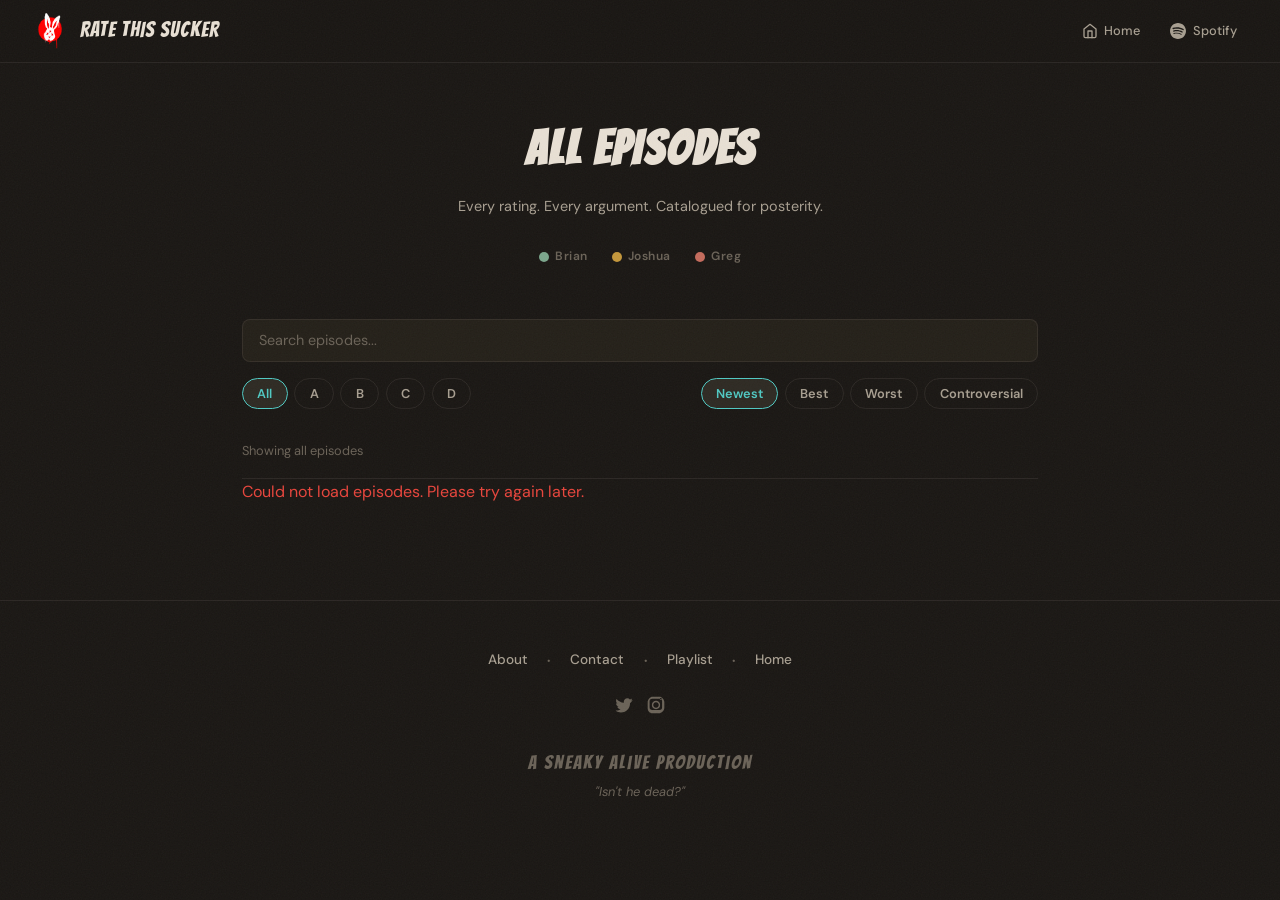
==== commit ccb80694: "Major design overhaul Co-Authored-By: Claude Opus 4.6 (1M context) <noreply@anthropic.com>" ====
--- a/ratings.html
+++ b/ratings.html
@@ -20,152 +20,11 @@
     <link rel="preconnect" href="https://fonts.googleapis.com">
     <link rel="preconnect" href="https://fonts.gstatic.com" crossorigin>
     <link href="https://fonts.googleapis.com/css2?family=Bangers&family=DM+Sans:ital,opsz,wght@0,9..40,300;0,9..40,400;0,9..40,500;0,9..40,600;0,9..40,700;1,9..40,400&display=swap" rel="stylesheet">
+    <link rel="stylesheet" href="styles.css">
     <style>
-        :root {
-            --bg: #1a1714;
-            --bg-surface: #242019;
-            --bg-elevated: #2e2a23;
-            --text: #e8e0d4;
-            --text-muted: #a89f91;
-            --text-dim: #6b6358;
-            --accent-teal: #50C9C3;
-            --accent-red: #E8453C;
-            --grade-gold: #D4A843;
-            --border: rgba(168, 159, 145, 0.12);
-            --border-hover: rgba(168, 159, 145, 0.25);
-
-            --grade-a-bg: rgba(80, 201, 195, 0.15);
-            --grade-a-border: rgba(80, 201, 195, 0.4);
-            --grade-a-text: #50C9C3;
-            --grade-b-bg: rgba(212, 168, 67, 0.15);
-            --grade-b-border: rgba(212, 168, 67, 0.4);
-            --grade-b-text: #D4A843;
-            --grade-c-bg: rgba(210, 130, 50, 0.15);
-            --grade-c-border: rgba(210, 130, 50, 0.4);
-            --grade-c-text: #d28232;
-            --grade-d-bg: rgba(232, 69, 60, 0.15);
-            --grade-d-border: rgba(232, 69, 60, 0.4);
-            --grade-d-text: #E8453C;
-        }
-
-        * { margin: 0; padding: 0; box-sizing: border-box; }
-
-        /* ---- Grade Badges ---- */
-        .grade {
-            font-family: 'Bangers', cursive;
-            display: inline-block;
-            letter-spacing: 1px;
-            border-radius: 4px;
-            line-height: 1;
-        }
-
-        .grade-sm {
-            font-size: 0.95rem;
-            padding: 0.2rem 0.45rem;
-        }
-
-        .grade-a { color: var(--grade-a-text); background: var(--grade-a-bg); border: 1px solid var(--grade-a-border); }
-        .grade-b { color: var(--grade-b-text); background: var(--grade-b-bg); border: 1px solid var(--grade-b-border); }
-        .grade-c { color: var(--grade-c-text); background: var(--grade-c-bg); border: 1px solid var(--grade-c-border); }
-        .grade-d { color: var(--grade-d-text); background: var(--grade-d-bg); border: 1px solid var(--grade-d-border); }
-
-        body {
-            font-family: 'DM Sans', sans-serif;
-            background: var(--bg);
-            color: var(--text);
-            line-height: 1.6;
-            min-height: 100vh;
-            overflow-x: hidden;
-        }
-
-        body::after {
-            content: '';
-            position: fixed;
-            inset: 0;
-            background: url('[data-uri]');
-            pointer-events: none;
-            z-index: 9999;
-            opacity: 0.5;
-        }
-
-        ::-webkit-scrollbar { width: 6px; }
-        ::-webkit-scrollbar-track { background: var(--bg); }
-        ::-webkit-scrollbar-thumb { background: var(--text-dim); border-radius: 3px; }
-        ::-webkit-scrollbar-thumb:hover { background: var(--text-muted); }
-
-        /* ---- Nav ---- */
-        .site-nav {
-            position: sticky;
-            top: 0;
-            z-index: 100;
-            background: rgba(26, 23, 20, 0.92);
-            border-bottom: 1px solid var(--border);
-            padding: 0.8rem 2rem;
-            display: flex;
-            align-items: center;
-            justify-content: space-between;
-            gap: 1.5rem;
-        }
-
-        .nav-brand {
-            display: flex;
-            align-items: center;
-            gap: 0.75rem;
-            text-decoration: none;
-            color: var(--text);
-            flex-shrink: 0;
-        }
-
-        .nav-logo {
-            width: 36px;
-            height: 36px;
-            border-radius: 6px;
-            object-fit: contain;
-        }
-
-        .nav-title {
-            font-family: 'Bangers', cursive;
-            font-size: 1.3rem;
-            letter-spacing: 1px;
-            color: var(--text);
-        }
-
-        .nav-links {
-            display: flex;
-            align-items: center;
-            gap: 0.5rem;
-        }
-
-        .nav-link {
-            color: var(--text-muted);
-            text-decoration: none;
-            font-size: 0.8rem;
-            font-weight: 500;
-            padding: 0.4rem 0.7rem;
-            border-radius: 6px;
-            transition: color 0.2s, background 0.2s;
-            display: flex;
-            align-items: center;
-            gap: 0.4rem;
-        }
-
-        .nav-link:hover {
-            color: var(--text);
-            background: var(--bg-elevated);
-        }
-
-        .nav-link svg { width: 16px; height: 16px; }
-
-        /* ---- Content ---- */
-        .content {
-            max-width: 860px;
-            margin: 0 auto;
-            padding: 0 2rem;
-        }
-
         /* ---- Page Header ---- */
         .page-header {
-            padding: 3rem 0 2rem;
+            padding: 3rem 0 1rem;
             text-align: center;
         }
 
@@ -178,7 +37,7 @@
 
         .page-subtitle {
             color: var(--text-muted);
-            font-size: 0.95rem;
+            font-size: 0.9rem;
         }
 
         /* ---- Filters ---- */
@@ -202,12 +61,15 @@
             transition: border-color 0.2s;
         }
 
-        .search-input::placeholder {
-            color: var(--text-dim);
-        }
-
-        .search-input:focus {
-            border-color: var(--accent-teal);
+        .search-input::placeholder { color: var(--text-dim); }
+        .search-input:focus { border-color: var(--accent-teal); }
+
+        .filter-row {
+            display: flex;
+            justify-content: space-between;
+            align-items: center;
+            flex-wrap: wrap;
+            gap: 0.8rem;
         }
 
         .grade-toggles {
@@ -249,9 +111,7 @@
         }
 
         /* ---- Episode Cards ---- */
-        .episodes-list {
-            padding: 0 0 4rem;
-        }
+        .episodes-list { padding: 0 0 4rem; }
 
         .episode-card {
             display: grid;
@@ -260,97 +120,43 @@
             align-items: center;
             padding: 1.5rem 0;
             border-bottom: 1px solid var(--border);
-            transition: all 0.2s;
-        }
-
-        .episode-card:last-child {
-            border-bottom: none;
-        }
+            transition: all 0.25s ease;
+            border-radius: 8px;
+            margin: 0 -0.5rem;
+            padding-left: 0.5rem;
+            padding-right: 0.5rem;
+        }
+
+        .episode-card:last-child { border-bottom: none; }
 
         .episode-card:hover {
-            padding-left: 0.5rem;
+            background: var(--bg-surface);
+            border-color: transparent;
         }
 
         .episode-card:hover .card-title {
             color: var(--accent-teal);
         }
 
-        /* Thumbnail with grade overlay */
-        .card-thumb-wrap {
-            width: 72px;
-            height: 100px;
-            border-radius: 8px;
-            flex-shrink: 0;
-            position: relative;
-            overflow: hidden;
-            background: var(--bg-elevated);
-            border: 1px solid var(--border);
-        }
-
-        .card-thumb-wrap img {
-            width: 100%;
-            height: 100%;
-            object-fit: cover;
-            display: block;
-        }
-
-        /* Fallback when no image: show grade centered */
-        .card-thumb-fallback {
-            width: 100%;
-            height: 100%;
-            display: flex;
-            align-items: center;
-            justify-content: center;
-        }
-
-        .card-thumb-fallback .grade {
-            font-size: 1.9rem;
-            padding: 0.2rem 0.4rem;
-            transform: rotate(-2deg);
-            border: none;
-            background: transparent;
-        }
-
-        .card-thumb-wrap.anchor-a { background: var(--grade-a-bg); border-color: var(--grade-a-border); }
-        .card-thumb-wrap.anchor-b { background: var(--grade-b-bg); border-color: var(--grade-b-border); }
-        .card-thumb-wrap.anchor-c { background: var(--grade-c-bg); border-color: var(--grade-c-border); }
-        .card-thumb-wrap.anchor-d { background: var(--grade-d-bg); border-color: var(--grade-d-border); }
-
-        /* Grade badge overlay on thumbnail */
-        .card-grade-badge {
-            position: absolute;
-            top: 4px;
-            right: 4px;
-            z-index: 2;
-        }
-
-        .card-grade-badge .grade {
-            font-size: 0.75rem;
-            padding: 0.15rem 0.35rem;
-            transform: rotate(2deg);
-            box-shadow: 0 2px 6px rgba(0,0,0,0.5);
-        }
-
-        .card-body {
-            min-width: 0;
-        }
+        .card-body { min-width: 0; }
 
         .card-title {
-            font-size: 1.2rem;
-            font-weight: 700;
+            font-size: 1.15rem;
+            font-weight: 800;
             margin-bottom: 0.25rem;
             transition: color 0.2s;
+            letter-spacing: -0.01em;
         }
 
         .card-meta {
-            font-size: 0.8rem;
+            font-size: 0.78rem;
             color: var(--text-dim);
             margin-bottom: 0.75rem;
         }
 
         .card-host-grades {
             display: flex;
-            gap: 1rem;
+            gap: 0.8rem;
             flex-wrap: wrap;
         }
 
@@ -358,25 +164,16 @@
             display: flex;
             flex-direction: column;
             align-items: center;
-            gap: 0.25rem;
-        }
-
-        .card-host-grade .host-label {
-            color: var(--text-dim);
-            font-size: 0.6rem;
-            font-weight: 700;
-            text-transform: uppercase;
-            letter-spacing: 1px;
+            gap: 0.3rem;
         }
 
         .card-host-grade .grade {
-            font-size: 1.25rem;
-            padding: 0.25rem 0.5rem;
-        }
-
-        .card-listen {
-            flex-shrink: 0;
-        }
+            font-size: 1.4rem;
+            padding: 0.3rem 0.6rem;
+            transform: rotate(-1deg);
+        }
+
+        .card-listen { flex-shrink: 0; }
 
         .listen-link {
             display: inline-flex;
@@ -397,10 +194,7 @@
             border-color: var(--accent-teal);
         }
 
-        .listen-link svg {
-            width: 14px;
-            height: 14px;
-        }
+        .listen-link svg { width: 14px; height: 14px; }
 
         /* ---- No Results ---- */
         .no-results {
@@ -410,90 +204,10 @@
             display: none;
         }
 
-        .no-results.visible {
-            display: block;
-        }
-
-        /* ---- Footer ---- */
-        .site-footer {
-            border-top: 1px solid var(--border);
-            padding: 3rem 2rem;
-            text-align: center;
-            margin-top: 2rem;
-        }
-
-        .footer-links {
-            display: flex;
-            justify-content: center;
-            align-items: center;
-            gap: 1.2rem;
-            margin-bottom: 1.5rem;
-            flex-wrap: wrap;
-        }
-
-        .footer-link {
-            color: var(--text-muted);
-            text-decoration: none;
-            font-size: 0.85rem;
-            font-weight: 500;
-            transition: color 0.2s;
-        }
-
-        .footer-link:hover { color: var(--accent-teal); }
-
-        .footer-dot {
-            color: var(--text-dim);
-            font-size: 0.6rem;
-        }
-
-        .footer-social {
-            display: flex;
-            justify-content: center;
-            gap: 0.8rem;
-            margin-bottom: 1.5rem;
-        }
-
-        .footer-social a {
-            color: var(--text-dim);
-            transition: color 0.2s;
-        }
-
-        .footer-social a:hover { color: var(--accent-red); }
-        .footer-social svg { width: 20px; height: 20px; }
-
-        .footer-production {
-            font-family: 'Bangers', cursive;
-            font-size: 1.2rem;
-            color: var(--text-dim);
-            letter-spacing: 2px;
-            margin-bottom: 0.3rem;
-        }
-
-        .footer-tagline {
-            font-style: italic;
-            color: var(--text-dim);
-            font-size: 0.8rem;
-        }
-
-        /* ---- Animations ---- */
-        .fade-in {
-            opacity: 0;
-            transform: translateY(16px);
-            transition: opacity 0.5s ease, transform 0.5s ease;
-        }
-
-        .fade-in.visible {
-            opacity: 1;
-            transform: translateY(0);
-        }
+        .no-results.visible { display: block; }
 
         /* ---- Responsive ---- */
         @media (max-width: 768px) {
-            .site-nav { padding: 0.6rem 1rem; }
-            .nav-link span { display: none; }
-
-            .content { padding: 0 1.25rem; }
-
             .episode-card {
                 grid-template-columns: auto 1fr;
                 gap: 1rem;
@@ -508,24 +222,11 @@
                 justify-content: center;
             }
 
-            .card-thumb-wrap {
-                width: 56px;
-                height: 78px;
-            }
-
-            .card-thumb-fallback .grade {
-                font-size: 1.3rem;
-            }
-
-            .card-title {
-                font-size: 1rem;
-            }
+            .card-title { font-size: 1rem; }
         }
 
         @media (max-width: 480px) {
-            .grade-toggles {
-                justify-content: center;
-            }
+            .grade-toggles { justify-content: center; }
         }
     </style>
 </head>
@@ -554,12 +255,18 @@
     <div class="page-header">
         <h1 class="page-title">ALL EPISODES</h1>
         <p class="page-subtitle">Every rating. Every argument. Catalogued for posterity.</p>
+        <!-- Host color legend -->
+        <div class="host-legend" style="margin-top: 1rem;">
+            <span class="host-legend-item"><span class="host-legend-dot dot-brian"></span> Brian</span>
+            <span class="host-legend-item"><span class="host-legend-dot dot-joshua"></span> Joshua</span>
+            <span class="host-legend-item"><span class="host-legend-dot dot-greg"></span> Greg</span>
+        </div>
     </div>
 
     <!-- Filters -->
     <div class="filters">
         <input type="text" id="search-input" class="search-input" placeholder="Search episodes..." />
-        <div style="display: flex; justify-content: space-between; align-items: center; flex-wrap: wrap; gap: 0.8rem;">
+        <div class="filter-row">
             <div class="grade-toggles" id="grade-toggles">
                 <button class="grade-toggle active" data-grade="all">All</button>
                 <button class="grade-toggle" data-grade="A">A</button>
@@ -616,6 +323,7 @@
     const SPOTIFY_URL = 'https://open.spotify.com/show/5YRq3rGYDSoOqjN4fuTTby';
     const SPOTIFY_SVG = '<svg viewBox="0 0 24 24" fill="currentColor"><path d="M12 0C5.4 0 0 5.4 0 12s5.4 12 12 12 12-5.4 12-12S18.66 0 12 0zm5.521 17.34c-.24.359-.66.48-1.021.24-2.82-1.74-6.36-2.101-10.561-1.141-.418.122-.779-.179-.899-.539-.12-.421.18-.78.54-.9 4.56-1.021 8.52-.6 11.64 1.32.42.18.479.659.301 1.02zm1.44-3.3c-.301.42-.841.6-1.262.3-3.239-1.98-8.159-2.58-11.939-1.38-.479.12-1.02-.12-1.14-.6-.12-.48.12-1.021.6-1.141C9.6 9.9 15 10.561 18.72 12.84c.361.181.54.78.241 1.2zm.12-3.36C15.24 8.4 8.82 8.16 5.16 9.301c-.6.179-1.2-.181-1.38-.721-.18-.601.18-1.2.72-1.381 4.26-1.32 11.28-1.08 15.721 1.621.539.3.719 1.02.42 1.56-.299.421-1.02.599-1.559.3z"/></svg>';
     const gc = RTS.gradeClass;
+    const TYPE_ICONS = { 'Movie': '🎬', 'TV Show': '📺', 'Music Album': '🎵', 'Documentary': '🎬' };
 
     let allCards = [];
     let loadedEpisodes = [];
@@ -626,45 +334,48 @@
     const resultsInfo = document.getElementById('results-info');
     const noResults = document.getElementById('no-results');
 
-    function hostGradeBadge(label, grade) {
+    function hostGradeBadge(name, initial, grade) {
         if (!grade) return '';
+        const hostKey = name.toLowerCase();
         return `<div class="card-host-grade">
-            <span class="host-label">${label}</span>
-            <span class="grade grade-sm grade-${gc(grade)}">${grade}</span>
+            <span class="grade grade-sm grade-host-${hostKey}">${grade}</span>
         </div>`;
     }
 
+    function thumbHTML(ep) {
+        const overallClass = gc(ep.overallGrade);
+        if (ep.thumbnailUrl) {
+            const badge = ep.overallGrade
+                ? `<div class="thumb-grade-badge"><span class="grade grade-${overallClass}">${ep.overallGrade}</span></div>`
+                : '';
+            return `<div class="thumb-wrap" style="width:72px;height:100px;">${badge}<img src="${ep.thumbnailUrl}" alt="${ep.title}" loading="lazy"></div>`;
+        }
+        const icon = TYPE_ICONS[ep.type] || '🎧';
+        const anchorClass = overallClass ? `anchor-${overallClass}` : '';
+        const gradeEl = ep.overallGrade ? `<span class="grade grade-${overallClass}" style="font-size:1.6rem;">${ep.overallGrade}</span>` : '';
+        return `<div class="thumb-wrap ${anchorClass}" style="width:72px;height:100px;">
+            <div class="thumb-fallback"><span class="thumb-fallback-icon">${icon}</span>${gradeEl}</div>
+        </div>`;
+    }
+
     function renderEpisodes(episodes) {
-        // Filter out specials without grades
         const showable = episodes.filter(ep => !ep.isSpecial);
 
         container.innerHTML = showable.map(ep => {
-            const overallClass = gc(ep.overallGrade);
             const metaParts = [`Ep ${ep.number}`];
             if (ep.dateFormatted) metaParts.push(ep.dateFormatted);
             if (ep.genre) metaParts.push(ep.genre.split(',')[0].trim());
 
             const hostGrades = [
-                hostGradeBadge('Joshua', ep.jrGrade),
-                hostGradeBadge('Greg', ep.gregGrade),
-                hostGradeBadge('Brian', ep.brianGrade),
+                hostGradeBadge('Joshua', 'J', ep.jrGrade),
+                hostGradeBadge('Greg', 'G', ep.gregGrade),
+                hostGradeBadge('Brian', 'B', ep.brianGrade),
             ].filter(Boolean).join('');
 
             const epUrl = ep.spotifyUrl || SPOTIFY_URL;
-            const gradeBadge = ep.overallGrade
-                ? `<div class="card-grade-badge"><span class="grade grade-${overallClass}">${ep.overallGrade}</span></div>`
-                : '';
-            const thumbContent = ep.thumbnailUrl
-                ? `<img src="${ep.thumbnailUrl}" alt="${ep.title}" loading="lazy">${gradeBadge}`
-                : (ep.overallGrade
-                    ? `<div class="card-thumb-fallback"><span class="grade grade-${overallClass}">${ep.overallGrade}</span></div>`
-                    : `<div class="card-thumb-fallback"><span style="color: var(--text-dim); font-size: 0.8rem;">—</span></div>`);
-            const thumbClass = !ep.thumbnailUrl && overallClass ? `anchor-${overallClass}` : '';
 
             return `<div class="episode-card fade-in" id="ep${ep.number}" data-grade="${ep.overallGrade || ''}" data-title="${ep.title}" data-meta="${ep.title} ${ep.subtitle} ${ep.genre} ${ep.type} Ep ${ep.number}">
-                <div class="card-thumb-wrap ${thumbClass}">
-                    ${thumbContent}
-                </div>
+                ${thumbHTML(ep)}
                 <div class="card-body">
                     <div class="card-title">${ep.title}</div>
                     <div class="card-meta">${metaParts.join(' · ')}</div>
@@ -679,7 +390,6 @@
         allCards = Array.from(container.querySelectorAll('.episode-card'));
         resultsInfo.textContent = `Showing all ${allCards.length} episodes`;
 
-        // Observe fade-ins
         container.querySelectorAll('.fade-in').forEach(el => observer.observe(el));
     }
 
@@ -738,7 +448,7 @@
             case 'controversial':
                 sorted.sort((a, b) => getEpSpread(b) - getEpSpread(a));
                 break;
-            default: // date
+            default:
                 sorted.sort((a, b) => b.numericNumber - a.numericNumber);
         }
         return sorted;
@@ -780,7 +490,6 @@
         loadedEpisodes = episodes;
         renderEpisodes(episodes);
 
-        // Deep link: scroll to episode if hash present
         if (window.location.hash) {
             const target = document.querySelector(window.location.hash);
             if (target) {
--- a/styles.css
+++ b/styles.css
@@ -0,0 +1,490 @@
+/* ============================================================
+   Rate This Sucker — Shared Styles
+   Late-night record store aesthetic: warm, dim, textured
+   ============================================================ */
+
+:root {
+    --bg: #1a1714;
+    --bg-surface: #242019;
+    --bg-elevated: #2e2a23;
+    --text: #e8e0d4;
+    --text-muted: #a89f91;
+    --text-dim: #6b6358;
+    --accent-teal: #50C9C3;
+    --accent-red: #E8453C;
+    --grade-gold: #D4A843;
+    --border: rgba(168, 159, 145, 0.12);
+    --border-hover: rgba(168, 159, 145, 0.25);
+
+    /* Grade colors (overall grades, stats, distribution) */
+    --grade-a-bg: rgba(80, 201, 195, 0.15);
+    --grade-a-border: rgba(80, 201, 195, 0.4);
+    --grade-a-text: #50C9C3;
+    --grade-b-bg: rgba(212, 168, 67, 0.15);
+    --grade-b-border: rgba(212, 168, 67, 0.4);
+    --grade-b-text: #D4A843;
+    --grade-c-bg: rgba(210, 130, 50, 0.15);
+    --grade-c-border: rgba(210, 130, 50, 0.4);
+    --grade-c-text: #d28232;
+    --grade-d-bg: rgba(232, 69, 60, 0.15);
+    --grade-d-border: rgba(232, 69, 60, 0.4);
+    --grade-d-text: #E8453C;
+
+    /* Host colors (individual host grade badges) */
+    --host-brian: #7BA68C;
+    --host-brian-bg: rgba(123, 166, 140, 0.15);
+    --host-brian-border: rgba(123, 166, 140, 0.4);
+    --host-joshua: #C4973B;
+    --host-joshua-bg: rgba(196, 151, 59, 0.15);
+    --host-joshua-border: rgba(196, 151, 59, 0.4);
+    --host-greg: #C46B5C;
+    --host-greg-bg: rgba(196, 107, 92, 0.15);
+    --host-greg-border: rgba(196, 107, 92, 0.4);
+}
+
+* { margin: 0; padding: 0; box-sizing: border-box; }
+
+body {
+    font-family: 'DM Sans', sans-serif;
+    background: var(--bg);
+    color: var(--text);
+    line-height: 1.6;
+    min-height: 100vh;
+    overflow-x: hidden;
+}
+
+/* ---- Grain Texture ---- */
+body::after {
+    content: '';
+    position: fixed;
+    inset: 0;
+    background: url('[data-uri]');
+    pointer-events: none;
+    z-index: 9999;
+    opacity: 0.5;
+}
+
+/* ---- Scrollbar ---- */
+::-webkit-scrollbar { width: 6px; }
+::-webkit-scrollbar-track { background: var(--bg); }
+::-webkit-scrollbar-thumb { background: var(--text-dim); border-radius: 3px; }
+::-webkit-scrollbar-thumb:hover { background: var(--text-muted); }
+
+/* ---- Nav ---- */
+.site-nav {
+    position: sticky;
+    top: 0;
+    z-index: 100;
+    background: rgba(26, 23, 20, 0.92);
+    backdrop-filter: blur(12px);
+    -webkit-backdrop-filter: blur(12px);
+    border-bottom: 1px solid var(--border);
+    padding: 0.8rem 2rem;
+    display: flex;
+    align-items: center;
+    justify-content: space-between;
+    gap: 1.5rem;
+}
+
+.nav-brand {
+    display: flex;
+    align-items: center;
+    gap: 0.75rem;
+    text-decoration: none;
+    color: var(--text);
+    flex-shrink: 0;
+}
+
+.nav-logo {
+    width: 36px;
+    height: 36px;
+    border-radius: 6px;
+    object-fit: contain;
+}
+
+.nav-title {
+    font-family: 'Bangers', cursive;
+    font-size: 1.3rem;
+    letter-spacing: 1px;
+    color: var(--text);
+}
+
+.nav-links {
+    display: flex;
+    align-items: center;
+    gap: 0.5rem;
+}
+
+.nav-link {
+    color: var(--text-muted);
+    text-decoration: none;
+    font-size: 0.8rem;
+    font-weight: 500;
+    padding: 0.4rem 0.7rem;
+    border-radius: 6px;
+    transition: color 0.2s, background 0.2s;
+    display: flex;
+    align-items: center;
+    gap: 0.4rem;
+}
+
+.nav-link:hover {
+    color: var(--text);
+    background: var(--bg-elevated);
+}
+
+.nav-link svg { width: 16px; height: 16px; }
+
+/* ---- Content Container ---- */
+.content {
+    max-width: 860px;
+    margin: 0 auto;
+    padding: 0 2rem;
+}
+
+/* ---- Section Headers ---- */
+.section-label {
+    font-size: 0.7rem;
+    font-weight: 600;
+    letter-spacing: 2.5px;
+    text-transform: uppercase;
+    color: var(--text-dim);
+    margin-bottom: 1.5rem;
+    display: flex;
+    align-items: center;
+    gap: 1rem;
+}
+
+.section-label::after {
+    content: '';
+    flex: 1;
+    height: 1px;
+    background: var(--border);
+}
+
+/* ---- Grade Badges ---- */
+.grade {
+    font-family: 'Bangers', cursive;
+    display: inline-block;
+    letter-spacing: 1px;
+    border-radius: 4px;
+    line-height: 1;
+}
+
+.grade-sm {
+    font-size: 0.95rem;
+    padding: 0.2rem 0.45rem;
+}
+
+.grade-md {
+    font-size: 1.4rem;
+    padding: 0.25rem 0.55rem;
+}
+
+.grade-lg {
+    font-size: 2.2rem;
+    padding: 0.3rem 0.65rem;
+    transform: rotate(-2deg);
+}
+
+.grade-xl {
+    font-size: 3rem;
+    padding: 0.35rem 0.7rem;
+    transform: rotate(-3deg);
+}
+
+/* Grade-quality colors */
+.grade-a { color: var(--grade-a-text); background: var(--grade-a-bg); border: 1px solid var(--grade-a-border); }
+.grade-b { color: var(--grade-b-text); background: var(--grade-b-bg); border: 1px solid var(--grade-b-border); }
+.grade-c { color: var(--grade-c-text); background: var(--grade-c-bg); border: 1px solid var(--grade-c-border); }
+.grade-d { color: var(--grade-d-text); background: var(--grade-d-bg); border: 1px solid var(--grade-d-border); }
+
+/* Host-colored grade badges */
+.grade-host-brian { color: var(--host-brian); background: var(--host-brian-bg); border: 1px solid var(--host-brian-border); }
+.grade-host-joshua { color: var(--host-joshua); background: var(--host-joshua-bg); border: 1px solid var(--host-joshua-border); }
+.grade-host-greg { color: var(--host-greg); background: var(--host-greg-bg); border: 1px solid var(--host-greg-border); }
+
+/* ---- Host Color Legend ---- */
+.host-legend {
+    display: flex;
+    justify-content: center;
+    gap: 1.5rem;
+    padding: 0.8rem 0;
+    font-size: 0.75rem;
+    font-weight: 600;
+    letter-spacing: 0.5px;
+    color: var(--text-dim);
+}
+
+.host-legend-item {
+    display: flex;
+    align-items: center;
+    gap: 0.4rem;
+}
+
+.host-legend-dot {
+    width: 10px;
+    height: 10px;
+    border-radius: 50%;
+}
+
+.host-legend-dot.dot-brian { background: var(--host-brian); }
+.host-legend-dot.dot-joshua { background: var(--host-joshua); }
+.host-legend-dot.dot-greg { background: var(--host-greg); }
+
+/* ---- Thumbnail ---- */
+.thumb-wrap {
+    border-radius: 6px;
+    overflow: hidden;
+    background: var(--bg-elevated);
+    border: 1px solid var(--border);
+    flex-shrink: 0;
+    display: flex;
+    align-items: center;
+    justify-content: center;
+    position: relative;
+}
+
+.thumb-wrap img {
+    width: 100%;
+    height: 100%;
+    object-fit: cover;
+    display: block;
+}
+
+/* Fallback: category icon + grade */
+.thumb-fallback {
+    width: 100%;
+    height: 100%;
+    display: flex;
+    flex-direction: column;
+    align-items: center;
+    justify-content: center;
+    gap: 0.2rem;
+}
+
+.thumb-fallback-icon {
+    font-size: 1.2rem;
+    opacity: 0.5;
+    line-height: 1;
+}
+
+.thumb-fallback .grade {
+    border: none;
+    background: transparent;
+    transform: rotate(-2deg);
+}
+
+.thumb-wrap.anchor-a { background: var(--grade-a-bg); border-color: var(--grade-a-border); }
+.thumb-wrap.anchor-b { background: var(--grade-b-bg); border-color: var(--grade-b-border); }
+.thumb-wrap.anchor-c { background: var(--grade-c-bg); border-color: var(--grade-c-border); }
+.thumb-wrap.anchor-d { background: var(--grade-d-bg); border-color: var(--grade-d-border); }
+
+/* Grade badge overlay on thumbnail */
+.thumb-grade-badge {
+    position: absolute;
+    top: 4px;
+    right: 4px;
+    z-index: 2;
+}
+
+.thumb-grade-badge .grade {
+    font-size: 0.75rem;
+    padding: 0.15rem 0.35rem;
+    transform: rotate(2deg);
+    box-shadow: 0 2px 6px rgba(0,0,0,0.5);
+}
+
+/* ---- CTA Button ---- */
+.cta-btn {
+    display: inline-flex;
+    align-items: center;
+    gap: 0.5rem;
+    padding: 0.75rem 1.5rem;
+    border: 1px solid var(--accent-teal);
+    border-radius: 8px;
+    background: rgba(80, 201, 195, 0.08);
+    color: var(--accent-teal);
+    text-decoration: none;
+    font-weight: 600;
+    font-size: 0.9rem;
+    cursor: pointer;
+    font-family: 'DM Sans', sans-serif;
+    transition: all 0.25s ease;
+}
+
+.cta-btn:hover {
+    background: rgba(80, 201, 195, 0.15);
+    transform: translateY(-1px);
+}
+
+.cta-btn svg { width: 18px; height: 18px; }
+
+/* ---- View All Link ---- */
+.view-all-link {
+    display: inline-flex;
+    align-items: center;
+    gap: 0.4rem;
+    margin-top: 2rem;
+    color: var(--text-muted);
+    text-decoration: none;
+    font-size: 0.85rem;
+    font-weight: 500;
+    transition: color 0.2s;
+}
+
+.view-all-link:hover { color: var(--accent-red); }
+.view-all-link svg { width: 14px; height: 14px; transition: transform 0.2s; }
+.view-all-link:hover svg { transform: translateX(3px); }
+
+/* ---- Footer ---- */
+.site-footer {
+    border-top: 1px solid var(--border);
+    padding: 3rem 2rem;
+    text-align: center;
+    margin-top: 2rem;
+}
+
+.footer-links {
+    display: flex;
+    justify-content: center;
+    align-items: center;
+    gap: 1.2rem;
+    margin-bottom: 1.5rem;
+    flex-wrap: wrap;
+}
+
+.footer-link {
+    color: var(--text-muted);
+    text-decoration: none;
+    font-size: 0.85rem;
+    font-weight: 500;
+    transition: color 0.2s;
+}
+
+.footer-link:hover { color: var(--accent-teal); }
+
+.footer-dot {
+    color: var(--text-dim);
+    font-size: 0.6rem;
+}
+
+.footer-social {
+    display: flex;
+    justify-content: center;
+    gap: 0.8rem;
+    margin-bottom: 1.5rem;
+}
+
+.footer-social a { color: var(--text-dim); transition: color 0.2s; }
+.footer-social a:hover { color: var(--accent-red); }
+.footer-social svg { width: 20px; height: 20px; }
+
+.footer-production {
+    font-family: 'Bangers', cursive;
+    font-size: 1.2rem;
+    color: var(--text-dim);
+    letter-spacing: 2px;
+    margin-bottom: 0.3rem;
+}
+
+.footer-tagline {
+    font-style: italic;
+    color: var(--text-dim);
+    font-size: 0.8rem;
+}
+
+/* ---- Animations ---- */
+.fade-in {
+    opacity: 0;
+    transform: translateY(16px);
+    transition: opacity 0.5s ease, transform 0.5s ease;
+}
+
+.fade-in.visible {
+    opacity: 1;
+    transform: translateY(0);
+}
+
+.stagger > .fade-in:nth-child(1) { transition-delay: 0s; }
+.stagger > .fade-in:nth-child(2) { transition-delay: 0.08s; }
+.stagger > .fade-in:nth-child(3) { transition-delay: 0.16s; }
+.stagger > .fade-in:nth-child(4) { transition-delay: 0.24s; }
+.stagger > .fade-in:nth-child(5) { transition-delay: 0.32s; }
+.stagger > .fade-in:nth-child(6) { transition-delay: 0.4s; }
+.stagger > .fade-in:nth-child(7) { transition-delay: 0.48s; }
+
+/* ---- Host Stats (shared by index and potential stats page) ---- */
+.host-stats-grid {
+    display: grid;
+    grid-template-columns: repeat(3, 1fr);
+    gap: 1rem;
+}
+
+.host-stat-card {
+    background: var(--bg-surface);
+    border: 1px solid var(--border);
+    border-radius: 10px;
+    padding: 1.5rem;
+    text-align: center;
+    transition: border-color 0.3s;
+}
+
+.host-stat-card:hover { border-color: var(--border-hover); }
+
+.host-stat-header {
+    display: flex;
+    flex-direction: column;
+    align-items: center;
+    gap: 0.5rem;
+    margin-bottom: 1rem;
+}
+
+.host-stat-avatar {
+    width: 48px;
+    height: 48px;
+    border-radius: 50%;
+    display: flex;
+    align-items: center;
+    justify-content: center;
+    font-family: 'Bangers', cursive;
+    font-size: 1.4rem;
+    letter-spacing: 0.5px;
+}
+
+.host-stat-avatar.avatar-brian { background: var(--host-brian-bg); color: var(--host-brian); border: 2px solid var(--host-brian-border); }
+.host-stat-avatar.avatar-joshua { background: var(--host-joshua-bg); color: var(--host-joshua); border: 2px solid var(--host-joshua-border); }
+.host-stat-avatar.avatar-greg { background: var(--host-greg-bg); color: var(--host-greg); border: 2px solid var(--host-greg-border); }
+
+.host-stat-name {
+    font-weight: 700;
+    font-size: 1rem;
+}
+
+.host-stat-row {
+    display: flex;
+    justify-content: space-between;
+    align-items: center;
+    padding: 0.4rem 0;
+    font-size: 0.8rem;
+    color: var(--text-muted);
+}
+
+.host-stat-row + .host-stat-row {
+    border-top: 1px solid var(--border);
+}
+
+.host-stat-value {
+    font-weight: 700;
+    color: var(--text);
+}
+
+/* ---- Responsive (shared) ---- */
+@media (max-width: 768px) {
+    .site-nav { padding: 0.6rem 1rem; }
+    .nav-links { gap: 0.2rem; }
+    .nav-link span { display: none; }
+    .content { padding: 0 1.25rem; }
+    .host-stats-grid { grid-template-columns: 1fr; }
+    .host-legend { gap: 1rem; font-size: 0.7rem; }
+}
